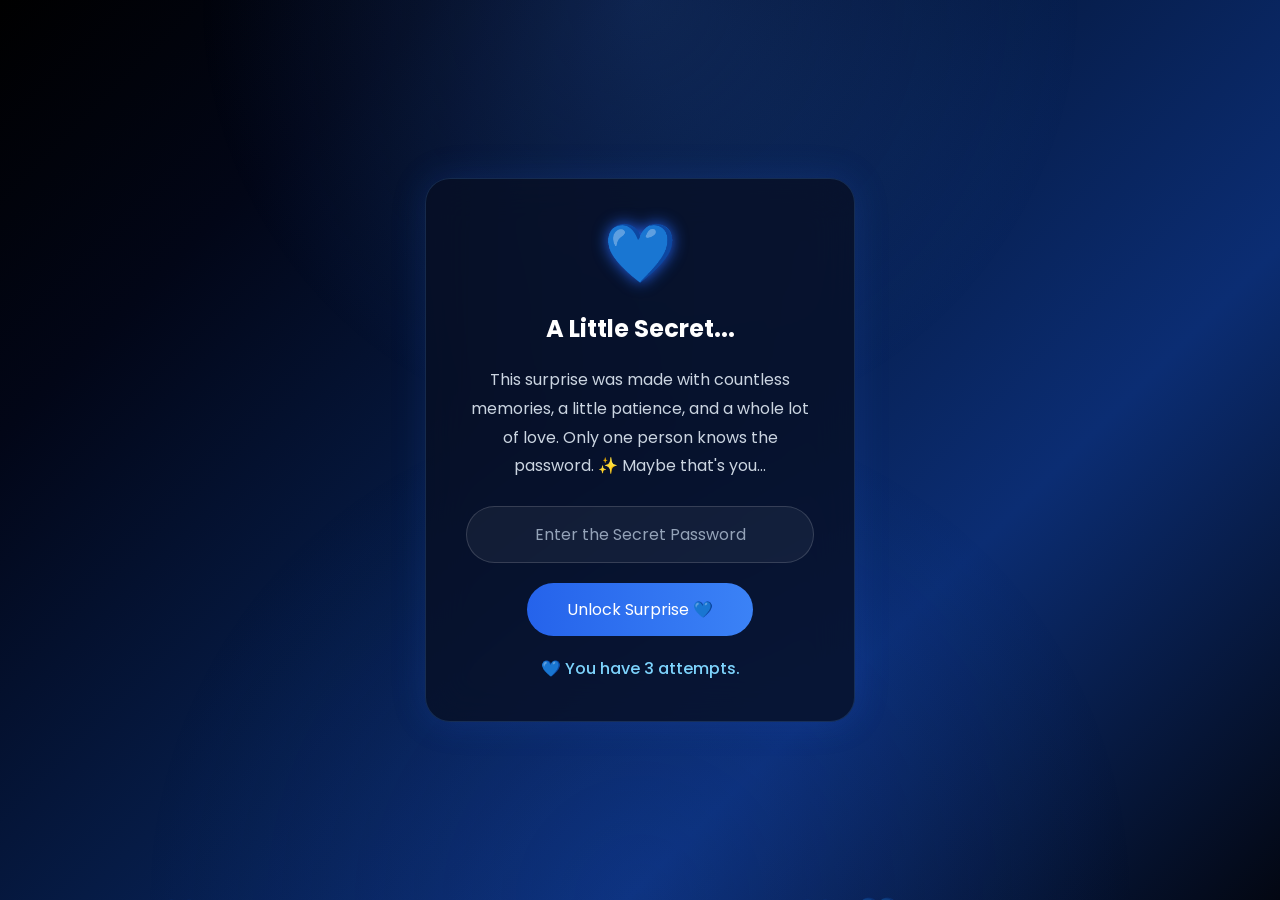
==== index.html @ af18e9f1 "Add birthday website" ====
<!DOCTYPE html>
<html lang="en">
<head>
<meta charset="UTF-8">
<meta name="viewport" content="width=device-width, initial-scale=1.0">
<title>Happy Birthday❤️</title>

<link rel="preconnect" href="https://fonts.googleapis.com">
<link rel="preconnect" href="https://fonts.gstatic.com" crossorigin>
<link href="https://fonts.googleapis.com/css2?family=Poppins:wght@300;400;600&family=Great+Vibes&family=Cormorant+Garamond:ital,wght@0,300;0,400;0,500;0,600;1,400&family=EB+Garamond:ital,wght@0,400;0,500;1,400&family=Manrope:wght@300;400;500;600&family=Caveat:wght@500;600&family=Jost:wght@300;400;500&family=Cinzel:wght@400;500;600&family=Noto+Serif+Tamil:wght@400;600&display=swap" rel="stylesheet">

<!--
  All stylesheets (birth.css, mama.css, family.css, me.css) have been
  merged into this single birth.css, in the same order they used to
  load in (chapters 1–6, then chapter 7's tractor/Mama styles, then
  chapter 8's family-album styles, then the Me section's styles) —
  so the cascade behaves the same as it did with separate files.
  Only one stylesheet link is needed now.
-->
<link rel="stylesheet" href="birth.css">
</head>
<body>

<div class="hearts" id="hearts"></div>

<!-- ==========================================================
     CHAPTER 1 — PASSWORD LOCK
=========================================================== -->
<div class="card" id="lockPage">
  <h1>💙</h1>
  <h2>A Little Secret...</h2>
  <p>
    This surprise was made with countless memories,
    a little patience,
    and a whole lot of love.
    Only one person knows the password.
    ✨ Maybe that's you...
  </p>
  <input type="password" id="pass" placeholder="Enter the Secret Password">
  <button id="unlockBtn" onclick="checkPassword()">Unlock Surprise 💙</button>
  <div id="attempt">💙 You have 3 attempts.</div>
</div>

<!-- ==========================================================
     CHAPTER 2 — BIRTHDAY INTRO
=========================================================== -->
<div class="card hidden" id="introPage">
  <h1>Happy Birthday</h1>
  <h2>My Love ❤️</h2>
  <p>
    Six wonderful years...
    Thousands of smiles.
    Countless memories.
    Endless love.
    No matter where life takes us,
    my favourite place will always be beside you.
    Thank you for making every ordinary day feel magical.
    Happy Birthday,
    My Forever. 💙
  </p>
  <button id="openBook">Open My Heart ❤️</button>
</div>

<!-- 🎵 AUDIO — plays once, the instant "Open My Heart" is pressed -->
<audio id="introOpenSound" preload="auto">
  <source src="intro.mp3" type="audio/mp3">
</audio>

<!-- ==========================================================
     CHAPTER 3 — HERO / STORY INTRODUCTION
=========================================================== -->
<section class="story-section hidden" id="storyPage">
  <div class="story-text">
    <h2 class="story-line story-heading" id="storyLine1">Every hero has one story</h2>
    <p class="story-line story-sub" id="storyLine2"></p>
    <p class="story-line story-body" id="storyLine3">Before he became someone's love..He was someone's whole world.</p>
    <p class="story-line story-body" id="storyLine4">And this is the story of the people who made him who he is..</p>
    <p class="story-line story-final" id="storyLine5"></p>
  </div>
  <button class="story-btn story-line" id="beginBtn">Come on</button>

  <audio id="storyMusic" loop>
    <source src="intro.mp3" type="audio/mp3">
  </audio>
</section>

<audio id="storyBeginSound" preload="auto" loop>
  <source src="heartbeat(chosic.com).mp3" type="audio/mpeg">
</audio>

<!-- ==========================================================
     CHAPTER 4 — AMMA (MOM)
=========================================================== -->
<section class="mom-section hidden" id="momSection">

    <div class="mom-page" id="momPage">

        <img
            src="mom back.png"
            alt="Mom"
            class="mom-image-back"
            id="momImageBack"
        >

        <img
            src="mom front.png"
            alt="Mom"
            class="mom-image"
            id="momImage"
        >

        <div class="mom-cursor-dust" id="momCursorDust"></div>

        <button
            class="mom-continue"
            id="momContinue"
            type="button"
        style="color: rgb(238, 224, 224); background-color: black; border-radius: 100%; text-align: right;">
            >>
        </button>

    </div>

    <div class="mom-intro" id="momIntro">

        <div class="mom-curtain mom-curtain-left"></div>
        <div class="mom-curtain mom-curtain-right"></div>

        <button
            class="mom-heart-button"
            id="momHeartButton"
            type="button"
        >
            <span class="mom-heart"></span>
        </button>

        <p
            class="mom-touch-text"
            id="momTouchText"
        >
            Touch the heart
        </p>

    </div>

    <audio
        id="momMusic"
        preload="auto"
    >
        <source
            src="mon song.mp3"
            type="audio/mpeg"
        >
    </audio>

    <audio id="momDiaSound" preload="auto">
        <source src="mom-dia.mp3" type="audio/mpeg">
    </audio>
<audio id="heroSong" loop>
    <source src="intro.mp3" type="audio/mpeg">
</audio>
<audio id="heartbeatSound" loop>
    <source src="heartbeat(chosic.com).mp3" type="audio/mpeg">
</audio>
<audio id="ammaSong" loop>
    <source src="mom song.mp3" type="audio/mpeg">
</audio>
</section>

<!-- ==========================================================
     CHAPTER 5 — DAD
=========================================================== -->
<section class="dad-section hidden" id="dadSection">

    <div class="dad-background"></div>

    <div class="dad-intro-text" id="dadIntroText"></div>

    <div class="dad-camera-area" id="dadCameraArea">
        <img src="camera.jpg" alt="Vintage Camera" class="dad-camera" id="dadCamera">
        <p class="dad-camera-hint" id="dadCameraHint">Touch the camera</p>
    </div>

    <div class="dad-photo-container" id="dadPhotoContainer">
        <div class="dad-photo" id="dadPhoto">
            <img src="appafront.jpeg" alt="Dad" class="dad-image" id="dadImage">
            <div class="dad-develop-layer" id="dadDevelopLayer"></div>
        </div>
    </div>

    <p class="dad-photo-hint" id="dadPhotoHint">Touch the photograph</p>

    <div class="dad-fullscreen" id="dadFullscreen">
        <img src="dad back.png" alt="Dad" class="dad-full-image">
        <div class="dad-full-overlay"></div>
        <div class="dad-message">
            <p class="dad-line-one"></p>
            <p class="dad-line-two"></p>
        </div>
        <button class="dad-continue" id="dadContinue" type="button">Continue</button>
    </div>

    <audio id="cameraShutter" preload="auto">
        <source src="camerashutter.mp3" type="audio/mpeg">
    </audio>

    <audio id="dadMusic" preload="auto" loop>
        <source src="dad song.mp3" type="audio/mpeg">
    </audio>

</section>

<!-- ==========================================================
     CHAPTER 6 — CHILDHOOD — "The Memory Box"
=========================================================== -->
<section class="hidden" id="childhoodScene">

  <div class="ch-bg"></div>

  <div class="ch-clouds" id="chClouds" aria-hidden="true">
    <img src="cloud2.png" alt="" class="ch-cloud-img ch-cloud-img--1">
    <img src="cloud2.png" alt="" class="ch-cloud-img ch-cloud-img--1">
    <img src="cloud2.png" alt="" class="ch-cloud-img ch-cloud-img--2">
    <img src="cloud2.png" alt="" class="ch-cloud-img ch-cloud-img--2">
    <img src="cloud2.png" alt="" class="ch-cloud-img ch-cloud-img--3">
    <img src="cloud2.png" alt="" class="ch-cloud-img ch-cloud-img--3">
  </div>

  <div class="ch-dust" id="chDust"></div>

  <p class="ch-eyebrow">a box of small, ordinary wonders</p>

  <div class="memory-box" id="memoryBox" tabindex="0" role="button" aria-label="Open the memory box">
    <div class="box-glow"></div>
    <div class="box-body"></div>
    <div class="box-clasp"></div>
    <div class="box-lid"></div>
  </div>
  <p class="box-hint" id="boxHint">touch the box</p>

  <div class="polaroid-backdrop" id="polaroidBackdrop"></div>
  <div class="polaroid-field" id="polaroidField"></div>

  <button class="ch-continue hidden" id="childhoodContinue">Continue</button>

  <audio id="childhoodContinueSound" preload="auto">
    <source src="introo-bgm.mp3" type="audio/mp3">
  </audio>

  <audio id="childhoodPopSound" preload="auto">
    <source src="boxout.mp3" type="audio/mpeg">
  </audio>

  <audio id="childhoodCircleSound" preload="auto">
    <source src="child.mp3" type="audio/mpeg">
  </audio>

</section>

<!-- ==========================================================
     CHAPTER 7 — MAMA / UNCLE — "The Tractor"
     Ported in from the standalone mama.html page. Both pieces of
     that page (the tractor intro and the Mama reveal) now live
     inside one #uncleSection wrapper so it can be shown/hidden
     the same way every other chapter in this story is: via
     revealChapter()/"hidden" from birth.js.
=========================================================== -->
<section class="hidden" id="uncleSection">

    <!-- ======================================
         TRACTOR INTRO
    ======================================= -->

    <div id="tractorScene">

        <!-- White screen -->
        <div id="whiteScreen">

            <h1>MEMORIES</h1>

            <p>
                Every memory has a beginning...
            </p>

        </div>

        <!-- CHANGE THIS TO YOUR TRACTOR IMAGE -->
        <img
            id="tractor"
            src="tractorimg.png"
            alt="Tractor"
        >

        <!-- Click instruction -->
        <div id="clickText">

            <h2>
                Some memories begin here...
            </h2>

            <p>
                Click anywhere to continue
            </p>

        </div>

        <!-- 🎵 tractor engine — starts the moment the tractor scene is
             tapped, stops the instant the white canvas fully covers
             the screen 8s later (see birth.js). Moved into the DOM
             (was previously created with `new Audio(...)` off-page,
             which meant it never got the error-logging or the
             stopAllAudioExcept() safety net every other sound here
             gets). CHANGE src TO YOUR TRACTOR ENGINE SOUND. -->
        <audio id="tractorSound" preload="auto" loop>
            <source src="tractor.mp3" type="audio/mpeg">
        </audio>

    </div>



    <!-- ======================================
         MAMA SECTION
         Starts hidden inline — birth.js flips this to visible
         once the tractor sequence finishes (mirrors what the
         old standalone page's "show" class was meant to do,
         guaranteed to work even before mama.css is wired in).
    ======================================= -->

    <div id="mamaSection" style="display:none;">

        <!-- Falling particles -->
        <div id="particles"></div>

        <!-- Left text -->
        <div id="leftContent">

            <p class="smallHeading">
                ♥ A LITTLE MIRACLE ♥
            </p>

            <h1 style=" font-family: Georgia, serif;

    color: #a00000;

    font-size: 100px;

    font-weight: normal;

    letter-spacing: 15px;

    margin-top: 15px;">
                MAMA
            </h1>

            <div class="line"></div>

            <h2>
                Who was there<br>
                before anyone else?
                <b> MAMA</b>
            </h2>

            <p class="story">
                "தாய்மாமன் என்ற உறவு… கொஞ்சம் கண்டிப்பு, நிறைய அன்பு."

                <br><br>

                "More than an uncle, a constant part of my story."

                <br><br>

                And through every chapter
                of your life,
                he remained your safest place.

            </p>

            <p class="quote"></p>

        </div>

        <!-- Right photo -->
        <div id="rightContent">

            <!-- CHANGE THESE TO YOUR PHOTOS -->
            <img
                class="smallPhoto photoOne"
                src="Mamasmall.png"
            >

            <img
                class="smallPhoto photoTwo"
                src="Mamasmall.png"
            >

            <!-- Flip card -->
            <div
                id="flipCard"
                class="flipCard"
            >

                <!-- FRONT -->
                <div class="cardFace front">
                    <img
                        src="mamapic.png"
                        alt="Mama"
                    >
                </div>

                <!-- BACK -->
                <div class="cardFace back">
                    <img
                        src="mama with son.png"
                        alt="Mama Memory"
                    >
                </div>

            </div>

            <p class="flipText">
                Touch the memory ♥
            </p>

        </div>

        <!-- 🎵 Mama music — starts right after the tractor sequence
             ends, once the white canvas covers the screen. -->
        <audio
            id="mamaMusic"
            preload="auto"
            loop
        >
            <source
                src="Mamasong.mp3"
                type="audio/mpeg"
            >
        </audio>

        <!-- =================================================
             CONTINUE — reuses the exact same round black ">>"
             button style as momContinue on Amma's page, so it
             matches the rest of the story. Starts hidden, faded
             in a few seconds after Mama's page appears (see
             birth.js), and takes the person to the family-album
             carousel page on click.
        ================================================= -->
        <button
            class="mom-continue uncle-continue"
            id="uncleContinue"
            type="button"
        style="color: rgb(238, 224, 224); background-color: black; border-radius: 100%; text-align: right;">
            >>
        </button>

    </div>
    

</section>
<section class="fullfamily hidden" id="familySection">
<section class="family">

    <!-- Falling golden decorations -->
    <div class="falling" id="falling"></div>


    <!-- Heading -->
    <h1>Namakana nalu peruh</h1>


    <!-- PHOTO STAGE -->
    <div class="photo-stage">

        <!-- LEFT WAITING PHOTO -->
        <div class="polaroid side-left" id="leftCard">

            <img id="leftImg" src="" alt="">

            <div class="caption" id="leftName"></div>

        </div>


        <!-- CENTER MAIN PHOTO -->
        <div class="polaroid main" id="centerCard">

            <img id="centerImg" src="" alt="">

            <div class="caption" id="centerName"></div>

        </div>


        <!-- RIGHT WAITING PHOTO -->
        <div class="polaroid side-right" id="rightCard">

            <img id="rightImg" src="" alt="">

            <div class="caption" id="rightName"></div>

        </div>

    </div>


    <!-- SAFE NAVIGATION -->
    <div class="buttons">

        <button id="previous">←</button>

        <button id="next">→</button>

    </div>

    <button
        class="mom-continue family-continue hidden"
        id="familyContinue"
        type="button"
        aria-label="Continue">
        →
    </button>


    <!-- SONG -->
    <audio id="song"></audio>
</section>
</section>

<!-- ==========================================================
     TRANSITION TO ME SECTION
     The old ">>" navigated to a separate me.html page. Now
     that everything lives on one page, "transitionArrow" is a
     real button (not a link) — clicking it hands off straight
     to the Me section below, see birth.js.
=========================================================== -->
<div class="family-me-transition hidden" id="familyMeTransition">
  <div class="pink-particles" id="pinkParticles"></div>
  <button type="button" class="transition-arrow" id="transitionArrow" aria-label="Enter My Story">
    ↓
  </button>
</div>

<div class="light-bridge" id="lightBridge" aria-hidden="true"></div>

<!-- ==========================================================
     CHAPTER 9 — ME — "The Story"
     Ported in from the standalone me.html page. Stays hidden
     until the Family chapter hands off control via
     window.startMeSection() (see birth.js). Everything below is
     wrapped in #meSection so its styles/behaviour stay isolated
     from every earlier chapter (see the "ME SECTION — SCOPED"
     block in birth.css).
=========================================================== -->
<div id="meSection">

<!-- GLOBAL TRANSITION (Me section's own scene-to-scene wipe) -->
<div id="transitionOverlay" class="transition-overlay">
    <div class="transition-paper"></div>
    <div class="transition-dark"></div>
</div>

<!-- BACKGROUND MUSIC (intro scene + first game) -->
<audio
    id="bgMusic"
    src="me intro.mp3"
    preload="auto">
</audio>

<!-- PHOTO SECTION MUSIC — starts the instant the photo scene opens,
     loops for as long as that scene is on screen, and is stopped
     the moment the video scene opens (see openVideo() in birth.js).
     REPLACE the empty src below with your song file path. -->
<audio id="photoMusic" preload="auto" loop>
    <source src="seelay.mp3" type="audio/mpeg">
</audio>

<!-- LETTER SCENE MUSIC — starts when "PLAY MY SONG" is tapped, loops
     for as long as the letter page is open, stops the instant
     "TURN THE PAGE" is clicked (see turnPage handler in birth.js).
     REPLACE the empty src below with your song file path. -->
<audio id="letterMusic" preload="auto" loop>
    <source src="Birthday.mp3" type="audio/mpeg">
</audio>

<!-- INTRO SCENE -->
<section id="introScene" class="scene intro-scene">

    <div class="intro-background">
        <div class="intro-glow glow-one"></div>
        <div class="intro-glow glow-two"></div>
        <div class="intro-particle p1"></div>
        <div class="intro-particle p2"></div>
        <div class="intro-particle p3"></div>
        <div class="intro-particle p4"></div>
        <div class="intro-particle p5"></div>
    </div>


    <!-- FIXED Z-INDEX WRAPPER -->
    <div class="intro-content">

        <div class="memory-lens">

            <div class="lens-ring ring-one"></div>
            <div class="lens-ring ring-two"></div>
            <div class="lens-ring ring-three"></div>

            <div class="lens-core">
                <div class="lens-light"></div>
                <div class="lens-symbol">✦</div>
            </div>

        </div>


        <div class="intro-text">

            <p class="intro-small">
                A DIFFERENT SIDE OF THE STORY
            </p>

            <h1>
                BEFORE YOU SEE<br>
                THE MEMORIES
            </h1>

            <p class="intro-description">
                There is something waiting beyond this moment.
            </p>

        </div>


        <button
            id="enterIntro"
            class="cinematic-btn intro-enter">
            ENTER
        </button>

    </div>

</section>



<!-- INTRO GAME -->
<section id="gameScene" class="scene game-scene">

    <div class="game-bg"></div>

    <div class="game-wrapper">

        <div class="game-heading">

            <p class="eyebrow">
                SOMETHING IS CALLING
            </p>

            <h2>
                Find the memory
            </h2>

            <p class="game-instruction">
                One of these signals is different.
                Find the one that feels alive.
            </p>

        </div>


        <!-- BIGGER CLICK AREA -->
        <div
            id="signalGrid"
            class="signal-grid">

            <button
                class="signal-card"
                data-signal="1"
                type="button">

                <span class="signal-orbit"></span>
                <span class="signal-core"></span>

                <span class="signal-label">
                    SIGNAL 01
                </span>

            </button>


            <button
                class="signal-card"
                data-signal="2"
                type="button">

                <span class="signal-orbit"></span>
                <span class="signal-core"></span>

                <span class="signal-label">
                    SIGNAL 02
                </span>

            </button>


            <button
                class="signal-card"
                data-signal="3"
                type="button">

                <span class="signal-orbit"></span>
                <span class="signal-core"></span>

                <span class="signal-label">
                    SIGNAL 03
                </span>

            </button>

        </div>


        <div class="game-clue">

            <span class="clue-line"></span>

            <p>
                FOLLOW THE LIGHT<br>
                THAT FEELS THE MOST ALIVE.
            </p>

            <span class="clue-line"></span>

        </div>


        <div
            id="gameSuccess"
            class="game-success">

            <div class="success-symbol">
                ✓
            </div>

            <h3>
                YOU FOUND IT
            </h3>

            <p>
                Some memories don't need to be explained.
            </p>

            <button
                id="continueToPhotos"
                class="cinematic-btn">
                ENTER THE MEMORIES
            </button>

        </div>

    </div>

</section>



<!-- PHOTO SCENE -->
<section id="photoScene" class="scene photo-scene">

    <div class="heart-flow" id="heartFlow"></div>

    <div class="photo-content">

        <div class="photo-heading">

            <p class="eyebrow">
                ONE MEMORY AT A TIME
            </p>

            <div
                id="photoCounter"
                class="photo-counter">
                01 / 05
            </div>

        </div>


        <div
            id="photoStage"
            class="photo-stage">

            <div
                id="photoCard"
                class="photo-card">

                <img
                    id="memoryPhoto"
                    src="mine.jpg"
                    alt="Memory">

            </div>

        </div>


        <div class="photo-bottom">

            <p id="photoHint">
                CLICK THE MEMORY
            </p>

        </div>

    </div>

</section>



<!-- PHOTO ARRANGEMENT -->
<section
    id="photoArrange"
    class="scene photo-arrange">

    <div class="arrange-background"></div>

    <div class="arrange-content">

        <p class="eyebrow">
            KEEP LOOKING
        </p>

        <h2>
            Some memories<br>
            hide in plain sight.
        </h2>


        <div class="scrapbook-grid">

            <div class="scrap-photo photo-a">
                <img
                    src="me 1.jpeg"
                    alt="Memory">
            </div>

            <div class="scrap-photo photo-b">
                <img
                    src="me 2.jpeg"
                    alt="Memory">
            </div>

            <div class="scrap-photo photo-c">
                <img
                    src="me 3.jpeg"
                    alt="Memory">
            </div>

            <div class="scrap-photo photo-d">
                <img
                    src="me 4.jpeg"
                    alt="Memory">
            </div>

            <div class="scrap-photo photo-e">
                <img
                    src="me 5.jpeg"
                    alt="Memory">
            </div>

        </div>


        <div class="unlock-game">

            <p class="unlock-clue">
                FIND THE WARM LIGHT
            </p>


            <div class="unlock-lights">

                <!-- BIGGER CLICKABLE AREAS -->

                <button
                    class="unlock-light"
                    data-light="1"
                    type="button">
                    <span></span>
                    <strong>01</strong>
                </button>

                <button
                    class="unlock-light"
                    data-light="2"
                    type="button">
                    <span></span>
                    <strong>02</strong>
                </button>

                <button
                    class="unlock-light"
                    data-light="3"
                    type="button">
                    <span></span>
                    <strong>03</strong>
                </button>

            </div>

        </div>

    </div>

</section>



<!-- VIDEO SCENE -->
<section
    id="videoScene"
    class="scene video-scene">

    <div class="cinema-top-bar"></div>

    <div class="video-content">

        <p class="eyebrow">
            THEN CAME THIS
        </p>


        <div class="theatre-frame">

            <div class="theatre-light"></div>

            <video
                id="mainVideo"
                src="vedio.mp4"
                controls
                playsinline
                preload="metadata">
            </video>

        </div>


        <div class="video-bottom">

            <p>
                WATCH IT TILL THE END.
            </p>

            <button
                id="continueToLetter"
                class="cinematic-btn">
                CONTINUE
            </button>

        </div>

    </div>

    <div class="cinema-bottom-bar"></div>

</section>



<!-- LETTER SCENE -->
<section
    id="letterScene"
    class="scene letter-scene">

    <div class="letter-paper-texture"></div>

    <div class="letter-wrap">

        <div class="letter-top">

            <p class="eyebrow">
                A FEW WORDS
            </p>

            <h2>
                If you ever wonder
                what all of this meant...
            </h2>

        </div>

 <div class="letter-action">

            <button
                id="playSong"
                class="song-btn"
                type="button">

                <span class="song-icon">♫</span>

                <span>
                    PLAY MY SONG
                </span>

            </button>

        </div>
        <!-- LEFT SCRAPBOOK PHOTO -->
        <div class="letter-photo letter-photo-left">

            <img
                src="letter 1.jpeg"
                alt="Memory">

        </div>


        <!-- RIGHT SCRAPBOOK PHOTO -->
        <div class="letter-photo letter-photo-right">

            <img
                src="letter 2.jpeg"
                alt="Memory">

        </div>


        <!-- FULL LETTER -->
        <div class="letter-content">

            <p>
               Heyyyyy Mama!!!
               Ennoodaa kanavareyyyyyyyyy....... Ennodaa Challameyyyyyyyy....
               Unnaya nan enoda 6th standard la pathennn who cares for me genuinly with lots of love
               apo erunthu unnaya nan ennakuh rmba pifikum ennaku pudikum  but unnakih pidikumanu therila 
               nanu apvuh unnaya otitu sandaii katitu santhosama jly ah enjoyy panituu erupom bus laa nee neraya sapdrakuh vagji tharuva
               apdywhh unoda 8th 9th oru mariii ooochu aprooo samathamey ellama lockdown apo la ethuuvm therijukala 
               aprooo apdyeh poochu epdi ore person erunthaga avlotha...memories la unna carry panitu erunthom
               aproo mavydyu enoda 9th means unoda 11th la oru 15days ne varala vera schl marita nu nenacha 
               apro 15days kalichu bag matituh appa voda hm room munnadi ninutu eruntha apo unaya nan patha nee ennaya maranhtuta pola ennaya kanudkavey ella 
               appa tha unaya vantu vitutu kootitu ponaga nee enna pathu pesvey ela rennakuh matuh tha unna pidichurukuh pola nee maranthta nuh nenacha aproo bus la vara strt panna
               apdyeh neeyu nanuh indhu va vechu peitu fu panitu erunthom apoveyy unmela possevive anaga unnakuh love porposal vanthcuhu ennya ala nee kandukala aproo last la tha neeyu nanuh jly ah eruhyom 
               12 th ponom neeyu nanuh mattuh than ver yarumey ella namma luck ku ellaru vra schl pooitaga neyu annuh jly ah eruthom sandi potom
               lovers nu theriyama anna tagachi h eruthom nee kooptanu gudumaganagalam la eragi saotpm udt pooi saptom jly ponim
               rakhi kuduthen🤣..But unfortunately nee katala ennaouh seriyana insulting to the coree aproo apdyehh poochu sept 8 apo nee ennakuh kadasii avaravara mari erutha peslam ellana epdyeh vitralam nu soona 
               nanuh vituta 2dys mela ennla pesa mudyma eruka mudila mavudyu pesnom  love la suthama hope eh ella thevaye elatha velai nu 10th vara suthama pidiktha oru visitha 
               entha marii oru person life la miss panitu mavydu engha pooi thedrathunuh yoosichu apro love eh panirlm kadasii vara nee matum thn atheyy mind la tha nee erukinu therijuchu spet 15
               aniku un bday ennkakuh antah aniku periods athu unnakuh theriyumanu therla but apo purijikitta neyu nanuh orey seat la that day u care for me that i want for life tym nuh thoona vecha v=bcs ennoda hardest part la nee apdii purijikitu enakuh suprt pannathu nee matum tha
               which feels differntfor me avlothann ennaya saachu puta
               love la wrk aguma nu na enamo nenchutu erutha oru person kaga namma life en matjikanum arrange marage tha tahu vara nama lfe jly ah namam wish kuh kondu plam nu nenchutu erutha oru girll 1st time nnakagha ellamey mathikituu
               un pinnadi naii marii suthitu eruntha nee peslana aluven nee lena aluva retunalum un pinnadi tha varuva ellamey unnakagha tha panitu erutnha
               na matuh ella neyuh thana proo nee kongu clg ponba nanuh kongu chl vanthen but unluckly clg mari poitenn ethu nee marakve mudytaha manika mudiyatha oru phase the but we overcomes because of our love 
               athu kuh aproo the nerya sandaii kanaku valaku ellama potom setharalam valkai la enna enna yooika kodathu nu enachmo elamey yosichom aproo apovum vidla mavudyu oru "love you" sonna falla agar payanachu takku takku nu kovathula erunthu sachu 
               love mood vara vechuuuh romace mood vara vechu apdi epdii nu kujal panuvom 
               aproo last ah oruu kathai maii namma life eh un munnadi typ panra alavukuh oru scl dayy kuh na prepare panitu eruken oru 2 mnths ahh nee wrk padipu nu pora nu ennaipa but jt enna amrii design epdiiarrange pnarathu phtos epdii edukurathunuh oreyy planning la tha poogum 
               but unnakuh pudichamarii ellanalum ennaku therija oruu alavana arivu vechu unnakuh oruu spcl aana gft enala mudijatha kuduka poren pudikum nu nambrenn ethathu knjoo eroor s erutnha adjust panik bcs ur wife had avlothan arivu and finnaly 
               HAPIEST BIRTHDAYY DA MAMA💙 </p>

        </div>


       


        <!-- JS WILL ACTIVATE THIS -->
        <div
            id="letterFinish"
            class="letter-finish">

            <button
                id="turnPage"
                class="cinematic-btn"
                type="button">
                TURN THE PAGE
            </button>

        </div>

    </div>

</section>



<!-- FINAL BIRTHDAY SCENE -->
<section
    id="finalScene"
    class="scene final-scene">

    <div class="night-sky">

        <div class="stars"></div>

        <div class="star star-1"></div>
        <div class="star star-2"></div>
        <div class="star star-3"></div>
        <div class="star star-4"></div>
        <div class="star star-5"></div>
        <div class="star star-6"></div>
        <div class="star star-7"></div>
        <div class="star star-8"></div>

    </div>


    <!-- REALISTIC-STYLE FIREWORK / CRACKER AREA -->
    <div
        id="fireworks"
        class="fireworks-container">

        <div class="firework firework-one">
            <span></span>
        </div>

        <div class="firework firework-two">
            <span></span>
        </div>

        <div class="firework firework-three">
            <span></span>
        </div>

        <div class="firework firework-four">
            <span></span>
        </div>

        <div class="firework firework-five">
            <span></span>
        </div>

    </div>


    <div
        id="birthdayMessage"
        class="birthday-message">

        <p class="birthday-small">
            AND FINALLY...
        </p>

        <h1>
            HAPPY<br>
            BIRTHDAY
        </h1>

        <div class="birthday-line"></div>

        <p class="birthday-name">
            THIS MOMENT IS YOURS.
        </p>

    </div>


    <div
        id="voiceIndicator"
        class="voice-indicator">

        <div class="voice-bars">
            <span></span>
            <span></span>
            <span></span>
            <span></span>
            <span></span>
        </div>

        <p>
            LISTEN
        </p>

    </div>


    <!-- FINAL VOICE -->
    <audio id="myVoice" src="final.mp3" preload="auto"></audio>

</section>

</div><!-- /#meSection -->

<script src="birth.js"></script>
</body>
</html>
---- birth.css ----
/* ==============================================================
   BIRTHDAY SURPRISE — main stylesheet
   (chapters 1–8: password, intro, story, amma, dad, childhood,
   mama/uncle, family)
================================================================= */

:root{
  --blue-deep:#061b45;

  --ch-sky-pale:#eaf5fc;
  --ch-sky-mid:#cfe8f7;
  --ch-sky-deep:#a9d6ef;
  --ch-box-dark:#152c4a;
  --ch-box-mid:#234a74;
  --ch-box-light:#3f74a3;
  --ch-silver:#d7e6f2;
  --ch-silver-dark:#9db8cc;
  --ch-ink:#1c3350;

  --mom-black:#04060a;
  --mom-charcoal:#171613;
  --mom-ivory:#efe9dc;
  --mom-offwhite:#f4f0e6;
  --mom-warmgray:#9a9284;
  --mom-gold:#c6a15f;

  --mom-cream:#f7f1e6;
  --mom-beige:#eadfc9;
  --mom-fog:#241c12;
  --mom-fog-deep:#140f0a;
  --mom-ink:#2e2a22;
  --mom-ink-soft:#4a4436;
  --mom-gold-deep:#a67f3f;
  --mom-gold-pale:#e6cf9c;
  --mom-petal:#e3a9a0;
  --mom-petal-deep:#c98c86;

  --mom-heritage-maroon:#6d1f2f;
  --mom-heritage-burgundy:#8a2c3f;
  --mom-heritage-gold:#c9a34e;
  --mom-heritage-ivory:#f7f1e8;
  --mom-heritage-sand:#e4c384;
  --mom-heritage-ink:#3a2410;

  --dad-black:#0b0b0b;
  --dad-slate:#1c1f22;
  --dad-slate-soft:#2a2d31;
  --dad-steel:#5c7a93;
  --dad-steel-soft:#7c97ac;
  --dad-beam:#ffe8bd;
  --dad-white:#e9e7e1;
  --dad-white-dim:#a9a7a0;
  --dad-fog:#050505;

  --ease-slow: cubic-bezier(.19,.71,.29,1);
}

*{
  margin:0;
  padding:0;
  box-sizing:border-box;
  font-family:'Poppins',sans-serif;
}

html, body{
  height:100%;
}

body{
  min-height:100vh;
  overflow-x:hidden;
  display:flex;
  justify-content:center;
  align-items:center;
  color:white;

  background:
    linear-gradient(135deg,
      #000000 0%,
      #020617 20%,
      #061b45 45%,
      #0b2d73 70%,
      #030712 100%);
}

body::before{
  content:"";
  position:fixed;
  width:100%;
  height:100%;
  background:
    radial-gradient(circle at top,#3b82f633,transparent 40%),
    radial-gradient(circle at bottom,#2563eb22,transparent 45%);
  z-index:-1;
}

.card{
  width:430px;
  max-width:92%;
  padding:40px;
  background:rgba(7,15,35,.78);
  backdrop-filter:blur(20px);
  border:1px solid rgba(96,165,250,.18);
  border-radius:25px;
  box-shadow:0 0 35px rgba(37,99,235,.18);
  text-align:center;
  animation:fade .8s;
}

@keyframes fade{
  from{ opacity:0; transform:translateY(30px); }
  to{ opacity:1; transform:translateY(0); }
}

h1{
  font-family:'Great Vibes',cursive;
  font-size:58px;
  color:#7dd3fc;
  text-shadow:0 0 15px #2563eb;
  margin-bottom:15px;
}

h2{
  color:white;
  margin-bottom:20px;
}

p{
  color:#cbd5e1;
  line-height:1.8;
  margin-bottom:25px;
}

input{
  width:100%;
  padding:15px;
  border-radius:50px;
  border:1px solid rgba(255,255,255,.15);
  background:rgba(255,255,255,.05);
  color:white;
  font-size:16px;
  text-align:center;
  outline:none;
  margin-bottom:20px;
}

input::placeholder{
  color:#94a3b8;
}

button{
  padding:14px 40px;
  border:none;
  border-radius:50px;
  font-size:16px;
  cursor:pointer;
  background:linear-gradient(90deg,#2563eb,#3b82f6);
  color:white;
  transition:.35s;
  -webkit-tap-highlight-color:transparent;
}

button:hover{
  transform:scale(1.05);
  box-shadow:0 0 25px #2563eb;
}

button:disabled{
  opacity:.4;
  cursor:not-allowed;
  transform:none;
  box-shadow:none;
}

button:focus-visible,
.memory-box:focus-visible,
.polaroid-card:focus-visible{
  outline:2px solid #7dd3fc;
  outline-offset:3px;
}

#attempt{
  margin-top:20px;
  color:#7dd3fc;
  font-weight:500;
}

.hidden{
  display:none !important;
}

.hearts span{
  position:fixed;
  bottom:-40px;
  animation:float linear infinite;
  opacity:.35;
  pointer-events:none;
}

@keyframes float{
  0%{ transform:translateY(0) rotate(0); opacity:0; }
  20%{ opacity:.4; }
  100%{ transform:translateY(-110vh) rotate(360deg); opacity:0; }
}

.story-section{
  position:fixed;
  inset:0;
  width:100%;
  height:100vh;
  background:#000;
  display:flex;
  flex-direction:column;
  justify-content:center;
  align-items:center;
  text-align:center;
  padding:0 24px;
  z-index:50;
  opacity:0;
  animation:storyFadeIn 2s ease forwards;
}

@keyframes storyFadeIn{
  from{ opacity:0; }
  to{ opacity:1; }
}

.story-text{
  max-width:640px;
}

.story-line{
  text-align:center;
  opacity:0;
  transform:translateY(14px);
  transition:opacity 2s ease, transform 2s ease;
}

.story-line.visible{
  opacity:1;
  transform:translateY(0);
}

.story-heading{
  font-family:'Cormorant Garamond', serif;
  font-weight:300;
  font-style:italic;
  font-size:clamp(42px, 7vw, 72px);
  color:#ffffff;
  letter-spacing:2px;
  margin-bottom:10px;
}

.story-sub{
  font-family:'Cormorant Garamond', serif;
  font-weight:300;
  font-size:clamp(20px, 3vw, 26px);
  color:rgba(255,255,255,.7);
  letter-spacing:3px;
  margin-bottom:60px;
  text-transform:lowercase;
}

.story-body{
  font-family:'Poppins', sans-serif;
  font-weight:300;
  font-size:clamp(15px, 2vw, 18px);
  color:rgba(255,255,255,.75);
  line-height:2;
  letter-spacing:.5px;
  margin-bottom:8px;
}

.story-final{
  font-family:'Cormorant Garamond', serif;
  font-style:italic;
  font-size:clamp(22px, 3vw, 28px);
  color:#ffffff;
  margin-top:40px;
  margin-bottom:60px;
  letter-spacing:1px;
}

.story-btn{
  background:transparent;
  border:1px solid rgba(255,255,255,.35);
  color:#ffffff;
  padding:16px 46px;
  border-radius:50px;
  font-family:'Poppins', sans-serif;
  font-weight:300;
  letter-spacing:3px;
  font-size:13px;
  text-transform:uppercase;
}

.story-btn:hover{
  background:rgba(255,255,255,.08);
  border-color:rgba(255,255,255,.7);
  box-shadow:0 0 25px rgba(255,255,255,.15);
  transform:scale(1.04);
}

@media (prefers-reduced-motion: reduce){
  .story-section, .story-line{
    animation:none !important;
    transition:none !important;
  }
}

.chapter-continue{
  position:absolute;
  left:50%;
  bottom:clamp(30px, 7vh, 64px);
  transform:translateX(-50%);
  z-index:30;
  background:transparent;
  border:1px solid rgba(255,255,255,.35);
  color:#ffffff;
  padding:14px 42px;
  border-radius:50px;
  font-family:'Poppins', sans-serif;
  font-weight:300;
  letter-spacing:3px;
  font-size:12px;
  text-transform:uppercase;
  opacity:0;
  pointer-events:none;
  transition:opacity 1.4s ease, background .3s, box-shadow .3s, border-color .3s;
}

.chapter-continue.visible{
  opacity:1;
  pointer-events:auto;
}

.chapter-continue:hover{
  background:rgba(255,255,255,.08);
  border-color:rgba(255,255,255,.7);
  box-shadow:0 0 25px rgba(255,255,255,.15);
  transform:translateX(-50%) scale(1.04);
}

@keyframes chapterFadeIn{
  from{ opacity:0; }
  to{ opacity:1; }
}

.chapter-fade{
  animation:chapterFadeIn 1.8s ease forwards;
}

@media (prefers-reduced-motion: reduce){
  .chapter-fade{ animation:none !important; }
}

/* ==========================================================
   CHILDHOOD SCENE — "The Memory Box"  (light blue theme)
=========================================================== */

#childhoodScene{
  position:fixed;
  inset:0;
  overflow:hidden;
  z-index:60;
  display:flex;
  flex-direction:column;
  align-items:center;
  justify-content:center;
}

.ch-bg{
  position:absolute;
  inset:0;
  background:#87CEEB;
}

.ch-clouds{
  position:absolute;
  inset:0;
  overflow:hidden;
  pointer-events:none;
  z-index:1;
}

.ch-cloud-img{
  position:absolute;
  height:auto;
  min-height:60px;
  pointer-events:none;
  will-change:transform;
}

/* Realistic, few-and-slow cloud drift with soft parallax depth:
   layer 1 = nearest (largest, sharpest, fastest of the three —
   but still very slow), layer 3 = farthest (smallest, softest,
   most transparent, slowest). Each layer gets its own gentle
   keyframes with a slight vertical drift at the midpoint so the
   motion never reads as a flat, mechanical loop. */

.ch-cloud-img--1{
  top:12%;
  left:-32%;
  width:260px;
  max-width:30vw;
  opacity:.92;
  filter:blur(.2px);
  animation:chDrift1 165s linear infinite;
}

.ch-cloud-img--2{
  top:24%;
  left:-28%;
  width:190px;
  max-width:22vw;
  opacity:.8;
  filter:blur(.6px);
  animation:chDrift2 215s linear -60s infinite;
}

.ch-cloud-img--3{
  top:8%;
  left:-24%;
  width:150px;
  max-width:18vw;
  opacity:.62;
  filter:blur(1.1px);
  animation:chDrift3 270s linear -140s infinite;
}

@keyframes chDrift1{
  0%{ transform:translate(0,0); }
  50%{ transform:translate(80vw,-10px); }
  100%{ transform:translate(160vw,0); }
}

@keyframes chDrift2{
  0%{ transform:translate(0,0); }
  50%{ transform:translate(80vw,8px); }
  100%{ transform:translate(160vw,0); }
}

@keyframes chDrift3{
  0%{ transform:translate(0,0); }
  50%{ transform:translate(80vw,-6px); }
  100%{ transform:translate(160vw,0); }
}

@media (prefers-reduced-motion: reduce){
  .ch-cloud-img--1,
  .ch-cloud-img--2,
  .ch-cloud-img--3{ animation:none !important; }
}

.ch-dust{
  position:absolute;
  inset:0;
  overflow:hidden;
  pointer-events:none;
  z-index:2;
}

.ch-dust .mote{
  position:absolute;
  border-radius:50%;
  background:rgba(90,140,180,.45);
  box-shadow:0 0 6px rgba(160,200,230,.5);
  opacity:0;
}

.ch-dust .mote.drift{
  animation:chMoteDrift linear infinite;
}

.ch-dust .mote.converge{
  animation:chMoteConverge 2.6s cubic-bezier(.3,.6,.3,1) forwards;
}

@keyframes chMoteDrift{
  0%{ opacity:0; transform:translate(0,0); }
  15%{ opacity:.65; }
  85%{ opacity:.5; }
  100%{ opacity:0; transform:translate(var(--dx,20px), var(--dy,-40px)); }
}

@keyframes chMoteConverge{
  0%{ opacity:.8; transform:translate(0,0) scale(1); }
  70%{ opacity:1; }
  100%{ opacity:0; transform:translate(var(--cx,0), var(--cy,0)) scale(.4); }
}

.ch-eyebrow{
  position:relative;
  z-index:2;
  letter-spacing:6px;
  text-transform:uppercase;
  color:#3f6488;
  font-size:13px;
  margin-bottom:clamp(24px, 5vh, 56px);
  opacity:0;
  animation:chFadeIn 1.6s ease forwards;
  animation-delay:.3s;
}

@keyframes chFadeIn{
  from{ opacity:0; transform:translateY(10px); }
  to{ opacity:1; transform:translateY(0); }
}

.memory-box{
  position:relative;
  z-index:3;
  width:200px;
  height:145px;
  cursor:pointer;
  perspective:800px;
  opacity:0;
  transform:scale(.7);
  transition:opacity 1.1s ease, transform 1.1s ease;
}

.memory-box.formed{
  opacity:1;
  transform:scale(1);
}

.memory-box.opened{
  cursor:default;
}

.memory-box.dissolved{
  opacity:0;
  transform:scale(.85);
  pointer-events:none;
  transition:opacity 1.3s ease, transform 1.3s ease;
}

.box-glow{
  position:absolute;
  left:50%;
  top:35%;
  width:40px;
  height:40px;
  transform:translate(-50%,-50%);
  border-radius:50%;
  background:radial-gradient(circle, rgba(210,235,255,.95), transparent 70%);
  opacity:0;
  filter:blur(4px);
  transition:opacity .8s ease, width .8s ease, height .8s ease;
  pointer-events:none;
}

.memory-box.opened .box-glow{
  opacity:1;
  width:360px;
  height:280px;
}

.box-body{
  position:absolute;
  inset:0;
  top:24px;
  border-radius:10px;
  background:
    repeating-linear-gradient(90deg,
      var(--ch-box-mid) 0px, var(--ch-box-light) 5px, var(--ch-box-mid) 10px),
    linear-gradient(180deg, var(--ch-box-light), var(--ch-box-dark));
  background-blend-mode:overlay;
  box-shadow:
    0 25px 45px rgba(20,45,80,.30),
    inset 0 -10px 18px rgba(0,0,0,.35),
    inset 0 4px 6px rgba(200,225,250,.30);
}

.box-clasp{
  position:absolute;
  left:50%;
  top:-6px;
  transform:translateX(-50%);
  width:28px;
  height:20px;
  background:linear-gradient(180deg, var(--ch-silver), #7fa2c2);
  border-radius:4px;
  box-shadow:0 2px 4px rgba(0,0,0,.35);
}

.box-lid{
  position:absolute;
  left:0;
  top:0;
  width:100%;
  height:48px;
  border-radius:10px 10px 2px 2px;
  background:
    repeating-linear-gradient(90deg,
      var(--ch-box-light) 0px, var(--ch-box-mid) 5px, var(--ch-box-light) 10px),
    linear-gradient(180deg, var(--ch-box-light), var(--ch-box-mid));
  background-blend-mode:overlay;
  box-shadow:0 6px 10px rgba(0,0,0,.22), inset 0 2px 4px rgba(200,225,250,.35);
  transform-origin:bottom center;
  transform:rotateX(0deg);
  transition:transform 1.1s cubic-bezier(.2,.7,.2,1);
}

.memory-box.opened .box-lid{
  transform:rotateX(-125deg);
}

.box-hint{
  position:absolute;
  left:50%;
  bottom:-46px;
  transform:translateX(-50%);
  white-space:nowrap;
  font-size:12px;
  letter-spacing:2px;
  text-transform:uppercase;
  color:#3f6488;
  opacity:.8;
  z-index:2;
  pointer-events:none;
  transition:opacity .4s ease;
}

.memory-box.opened .box-hint{
  opacity:0;
}

.polaroid-field{
  position:absolute;
  inset:0;
  z-index:4;
  pointer-events:none;
}

.polaroid-backdrop{
  position:absolute;
  inset:0;
  z-index:5;
  background:rgba(15,35,60,.35);
  opacity:0;
  pointer-events:none;
  transition:opacity .5s ease;
}

.polaroid-backdrop.active{
  opacity:1;
  pointer-events:auto;
}

.polaroid-slot{
  --card-w:230px;
  --card-h:280px;
  position:absolute;
  left:50%;
  top:50%;
  width:var(--card-w);
  margin-left:calc(var(--card-w) / -2);
  margin-top:calc(var(--card-h) / -2);
  opacity:0;
  transform:translate(0,0) rotate(0deg) scale(.15);
  transition:transform 1s cubic-bezier(.2,.7,.2,1), opacity .6s ease;
  pointer-events:auto;
}

.polaroid-slot.landed{
  opacity:1;
}

.polaroid-slot.focused{
  z-index:20;
}

.polaroid-card{
  position:relative;
  width:100%;
  height:var(--card-h);
  transform-style:preserve-3d;
  transition:transform .9s cubic-bezier(.3,.6,.3,1);
  cursor:pointer;
}

.polaroid-slot:not(.flipped) .polaroid-card:hover{
  transform:translateY(-10px) rotate(0deg) scale(1.06);
}

.polaroid-card.flipped{
  transform:rotateY(180deg);
}

.polaroid-face{
  position:absolute;
  inset:0;
  backface-visibility:hidden;
  border-radius:4px;
  box-shadow:0 14px 30px rgba(20,45,80,.30);
}

.polaroid-front{
  background:#fbfdff;
  padding:14px 14px 46px;
}

.polaroid-front .frame{
  width:100%;
  height:calc(var(--card-h) - 60px);
  border-radius:2px;
  overflow:hidden;
  background:linear-gradient(160deg, var(--ch-sky-mid), var(--ch-sky-deep));
}

.polaroid-front img{
  width:100%;
  height:100%;
  object-fit:cover;
  display:block;
}

.polaroid-back{
  transform:rotateY(180deg);
  background:
    radial-gradient(circle at 20% 30%, rgba(60,100,140,.10), transparent 40%),
    radial-gradient(circle at 80% 70%, rgba(60,100,140,.10), transparent 45%),
    #eaf3fb;
  display:flex;
  align-items:center;
  justify-content:center;
  padding:20px;
  text-align:center;
}

.polaroid-back p{
  font-family:'Caveat', cursive;
  font-size:25px;
  line-height:1.4;
  color:var(--ch-ink);
  margin:0;
}

.ch-continue{
  position:absolute;
  left:50%;
  bottom:clamp(20px, 4vh, 44px);
  transform:translateX(-50%);
  z-index:6;
  background:transparent;
  border:1px solid rgba(28,51,80,.4);
  color:var(--ch-ink);
  padding:14px 40px;
  letter-spacing:2px;
  font-size:13px;
  text-transform:uppercase;
  opacity:0;
  transition:opacity 1.2s ease, background .3s, box-shadow .3s;
}

.ch-continue.visible{
  opacity:1;
}

.ch-continue:hover{
  background:rgba(28,51,80,.08);
  box-shadow:none;
  transform:translateX(-50%);
}

.light-bridge{
  position:fixed;
  inset:0;
  z-index:200;
  pointer-events:none;
  background:radial-gradient(circle at 20% 15%, rgba(210,235,255,1), rgba(150,195,230,.9) 40%, #04060a 85%);
  opacity:0;
  transition:opacity 2.4s ease;
}

.light-bridge.active{
  opacity:1;
}

@media(max-height:820px){
  .polaroid-slot{ --card-w:190px; --card-h:230px; }
}

@media(max-width:640px){
  .polaroid-slot{ --card-w:158px; --card-h:192px; }
}

/* =====================================================
   AMMA (MOM) CINEMATIC
===================================================== */

.mom-section {
    position: fixed;
    inset: 0;
    width: 100%;
    height: 100vh;
    overflow: hidden;
    background: #000;
    z-index: 55;
}

.mom-page {
    position: absolute;
    inset: 0;
    width: 100%;
    height: 100%;
    background: #000;
    overflow: hidden;
}

/* =====================================================
   MOM CURSOR DUST
===================================================== */

.mom-cursor-dust {
    position: absolute;
    inset: 0;
    z-index: 3;
    pointer-events: none;
    overflow: hidden;
}

.mom-dust-dot {
    position: absolute;
    width: 4px;
    height: 4px;
    border-radius: 50%;
    background: radial-gradient(circle, rgba(230,207,156,.9), rgba(230,207,156,0) 70%);
    box-shadow: 0 0 6px rgba(230,207,156,.55);
    transform: translate(-50%, -50%);
    opacity: .85;
    animation: momDustFade 1.9s ease-out forwards;
}

@keyframes momDustFade {
    to {
        opacity: 0;
        transform: translate(-50%, -50%) scale(.3);
    }
}

@media (prefers-reduced-motion: reduce){
  .mom-dust-dot{
    animation:none !important;
    display:none;
  }
}

/* =====================================================
   MOM IMAGE — BACK PHOTO (FULL SCREEN)
   FIX: switched from object-fit:cover to object-fit:contain
   so the complete, important portion of the background photo
   is always visible and never cropped/hidden at the edges,
   while staying undistorted. A solid black fill (matching the
   surrounding .mom-page/.mom-section background) fills any
   letterbox space, so this scales cleanly and responsively
   across all laptop/desktop screen sizes and aspect ratios.
   Nothing else about the element (position, animation, timing,
   z-index) has changed.
===================================================== */

.mom-image-back {
    position: absolute;
    inset: 0;
    width: 100%;
    height: 100%;
    object-fit: contain;
    object-position: center center;
    background: #000;
    display: block;
    border-radius: 0;
    box-shadow: none;
    opacity: 0;
    pointer-events: none;
    transform: none;
    transition: opacity 2s ease;
    z-index: 6;
}

.mom-image-back.visible {
    opacity: 1;
    pointer-events: auto;
}

/* =====================================================
   MOM IMAGE (mini / front photo)
===================================================== */

.mom-image {
    position: absolute;
    left: 50%;
    top: 44%;
    width: min(64vw, 380px);
    height: min(54vh, 440px);
    max-width: 92vw;
    object-fit: cover;
    display: block;
    border-radius: 6px;
    box-shadow:
        0 30px 70px rgba(0,0,0,.65),
        0 0 0 8px rgba(255,255,255,.05);
    opacity: 0;
    transform-origin: 50% 50%;
    transform: translate(-50%, -50%) scale(.35) rotate(0deg);
    z-index: 5;
    transition: opacity 1.2s ease, transform 1.2s ease;
}

.mom-image.spin-in {
    animation: momImageLand 1.3s cubic-bezier(0.22, 1, 0.36, 1) forwards;
}

@keyframes momImageLand {
    0% {
        opacity: 0;
        transform: translate(-50%, -50%) scale(.35) rotate(0deg);
    }
    45% {
        opacity: 1;
    }
    100% {
        opacity: 1;
        transform: translate(-50%, -50%) scale(1) rotate(360deg);
    }
}

.mom-image.faded-out {
    opacity: 0;
    transform: translate(-50%, -50%) scale(.92) rotate(360deg);
    pointer-events: none;
}

@media (prefers-reduced-motion: reduce){
  .mom-image.spin-in{
    animation:none !important;
  }
  .mom-image.spin-in{
    opacity:1;
    transform: translate(-50%, -50%) scale(1) rotate(0deg);
  }
  .mom-image.faded-out{
    transform: translate(-50%, -50%) scale(1) rotate(0deg);
  }
}


/* =====================================================
   CONTINUE BUTTON
===================================================== */

.mom-continue {
    position: absolute;
    left: 50%;
    bottom: 35px;
    transform: translateX(-50%);
    z-index: 8;
    padding: 11px 28px;
    background: transparent;
    color: rgba(255,255,255,0.9);
    border: 1px solid rgba(255,255,255,0.65);
    border-radius: 0;
    outline: none;
    box-shadow: none;
    font-family: Georgia, "Times New Roman", serif;
    font-size: 12px;
    letter-spacing: 3px;
    text-transform: uppercase;
    cursor: pointer;
    opacity: 0;
    pointer-events: none;
    transition: opacity 1s ease, background .3s, color .3s;
}

.mom-continue.visible {
    opacity: 1;
    pointer-events: auto;
}

.mom-continue:hover {
    transform: translateX(-50%);
    background: rgba(255,255,255,0.08);
    color: rgba(255,255,255,0.9);
}

.mom-continue:focus,
.mom-continue:focus-visible,
.mom-continue:active {
    transform: translateX(-50%);
    outline: none;
    box-shadow: none;
}

.mom-intro {
    position: absolute;
    inset: 0;
    width: 100%;
    height: 100%;
    z-index: 20;
    pointer-events: auto;
}

.mom-curtain {
    position: absolute;
    top: 0;
    width: 50%;
    height: 100%;
    background: #d27992;
    z-index: 30;
    transition: transform 5s cubic-bezier(0.77, 0, 0.175, 1);
}

.mom-curtain-left {
    left: 0;
    transform: translateX(0);
}

.mom-curtain-right {
    right: 0;
    transform: translateX(0);
}

.mom-intro.opening .mom-curtain-left {
    transform: translateX(-100%);
}

.mom-intro.opening .mom-curtain-right {
    transform: translateX(100%);
}

.mom-heart-button {
    position: absolute;
    top: 50%;
    left: 50%;
    width: 110px;
    height: 110px;
    transform: translate(-50%, -50%);
    padding: 0;
    margin: 0;
    border: none;
    outline: none;
    background: transparent;
    cursor: pointer;
    z-index: 50;
    -webkit-tap-highlight-color: transparent;
}

.mom-heart-button:hover,
.mom-heart-button:focus,
.mom-heart-button:focus-visible,
.mom-heart-button:active {
    transform: translate(-50%, -50%);
    background: transparent;
    border: none;
    outline: none;
    box-shadow: none;
}

.mom-heart {
    position: absolute;
    top: 40%;
    left: 50%;
    width: 50px;
    height: 48px;
    background: #e21e2b;
    transform: translate(-50%, -50%) rotate(-45deg) scale(1);
    animation: realHeartbeat 1.3s infinite;
    filter: drop-shadow(0 0 8px rgba(188, 25, 36, 0.7));
}

.mom-heart::before {
    content: "";
    position: absolute;
    width: 48px;
    height: 48px;
    top: -24px;
    left: 0;
    background: #e21e2b;
    border-radius: 52%;
}

.mom-heart::after {
    content: "";
    position: absolute;
    width: 48px;
    height: 48px;
    top: 0;
    left: 24px;
    background: #e21e2b;
    border-radius: 50%;
}

@keyframes realHeartbeat {
    0% { transform: translate(-50%, -50%) rotate(-45deg) scale(1); }
    8% { transform: translate(-50%, -50%) rotate(-45deg) scale(1.10); }
    15% { transform: translate(-50%, -50%) rotate(-45deg) scale(1); }
    22% { transform: translate(-50%, -50%) rotate(-45deg) scale(1.14); }
    32% { transform: translate(-50%, -50%) rotate(-45deg) scale(1); }
    100% { transform: translate(-50%, -50%) rotate(-45deg) scale(1); }
}

.mom-intro.heart-touched .mom-heart {
    animation: heartTouch 0.7s ease-out forwards;
}

@keyframes heartTouch {
    0% { transform: translate(-50%, -50%) rotate(-45deg) scale(1); opacity: 1; }
    40% { transform: translate(-50%, -50%) rotate(-45deg) scale(1.20); opacity: 1; }
    100% { transform: translate(-50%, -50%) rotate(-45deg) scale(0); opacity: 0; }
}

.mom-touch-text {
    position: absolute;
    top: calc(50% + 75px);
    left: 50%;
    transform: translateX(-50%);
    margin: 0;
    padding: 0;
    color: rgba(247, 243, 243, 0.75);
    font-family: Georgia, "Times New Roman", serif;
    font-size: 12px;
    letter-spacing: 4px;
    text-transform: uppercase;
    white-space: nowrap;
    z-index: 50;
    pointer-events: none;
    transition: opacity 0.6s ease;
}

.mom-intro.opening .mom-touch-text {
    opacity: 0;
}

@media (max-width: 600px) {
    .mom-touch-text {
        font-size: 20px;
        color: #000;
        letter-spacing: 3px;
    }
    .mom-continue {
        bottom: 25px;
        background-color: #030712;
        font-size: 10px;
        color: #000;
    }
}

/* =====================================================
   DAD CINEMATIC SECTION
===================================================== */

.dad-section {
    position: relative;
    width: 100%;
    height: 100vh;
    overflow: hidden;
    background: #101010;
    color: #ffffff;
    font-family: Georgia, "Times New Roman", serif;
}

.dad-background {
    position: absolute;
    inset: 0;
    width: 100%;
    height: 100%;
    background: radial-gradient(circle at 50% 40%, #292929 0%, #171717 45%, #080808 100%);
}

.dad-intro-text {
    position: absolute;
    top: 13%;
    left: 50%;
    transform: translateX(-50%);
    width: 90%;
    text-align: center;
    z-index: 5;
    opacity: 1;
    transition: opacity 0.8s ease;
}

.dad-intro-text p {
    margin: 8px 0;
    font-size: 18px;
    letter-spacing: 2px;
    line-height: 1.6;
    color: rgba(255, 255, 255, 0.72);
}

.dad-camera-area {
    position: absolute;
    left: 50%;
    bottom: 35px;
    transform: translateX(-50%);
    z-index: 20;
    width: 300px;
    text-align: center;
    cursor: pointer;
    transition: opacity 0.5s ease;
}

.dad-camera {
    display: block;
    width: 230px;
    max-width: 60vw;
    height: auto;
    margin: 0 auto;
    user-select: none;
    -webkit-user-drag: none;
    animation: cameraAttention 3.5s ease-in-out infinite;
    transition: filter 0.3s ease;
}

.dad-camera-area:hover .dad-camera {
    filter: brightness(1.15);
}

@keyframes cameraAttention {
    0% { transform: translateX(0) rotate(0deg); }
    40% { transform: translateX(0) rotate(0deg); }
    46% { transform: translateX(-7px) rotate(-7deg); }
    52% { transform: translateX(7px) rotate(7deg); }
    58% { transform: translateX(-2px) rotate(-0.5deg); }
    64% { transform: translateX(0) rotate(0deg); }
    100% { transform: translateX(0) rotate(0deg); }
}

.dad-camera-hint {
    margin: 10px 0 0;
    font-size: 11px;
    letter-spacing: 4px;
    text-transform: uppercase;
    color: rgba(255, 255, 255, 0.68);
    animation: hintPulse 1.8s ease-in-out infinite;
    transition: opacity 0.5s ease;
}

@keyframes hintPulse {
    0% { opacity: 0.35; }
    50% { opacity: 1; }
    100% { opacity: 0.35; }
}

.dad-photo-container {
    position: absolute;
    left: 50%;
    bottom: 0;
    transform: translateX(-50%) translateY(120%);
    opacity: 0;
    z-index: 15;
    pointer-events: none;
}

.dad-section.photo-coming .dad-photo-container {
    animation: photoRise 1.9s cubic-bezier(0.22, 1, 0.36, 1) forwards;
}

@keyframes photoRise {
    0% { opacity: 0; transform: translateX(-50%) translateY(120%); }
    30% { opacity: 1; }
    100% { opacity: 1; transform: translateX(-50%) translateY(-70px); }
}

.dad-photo {
    position: relative;
    width: 320px;
    height: 400px;
    padding: 14px;
    background: #f5f2e9;
    box-shadow: 0 20px 60px rgba(0, 0, 0, 0.75);
    overflow: hidden;
    cursor: pointer;
}

.dad-image {
    display: block;
    width: 100%;
    height: 100%;
    object-fit: cover;
    opacity: 0;
    filter: blur(18px) grayscale(100%) brightness(0.25) contrast(0.5);
    transform: scale(1.05);
    transition: opacity 5s ease, filter 5s ease, transform 5s ease;
}

.dad-develop-layer {
    position: absolute;
    top: 14px;
    right: 14px;
    bottom: 14px;
    left: 14px;
    background: #f5f2e9;
    z-index: 3;
    opacity: 1;
}

.dad-section.developing .dad-image {
    opacity: 1;
    filter: blur(0) grayscale(10%) brightness(1) contrast(1);
    transform: scale(1);
}

.dad-section.developing .dad-develop-layer {
    opacity: 0;
    transition: opacity 5s ease;
}

.dad-photo-hint {
    position: absolute;
    left: 50%;
    bottom: 40px;
    transform: translateX(-50%);
    z-index: 30;
    margin: 0;
    font-size: 11px;
    letter-spacing: 4px;
    text-transform: uppercase;
    color: rgba(255, 255, 255, 0.8);
    opacity: 0;
    pointer-events: none;
    transition: opacity 1s ease;
}

.dad-section.photo-ready .dad-photo-hint {
    opacity: 1;
}

.dad-fullscreen {
    position: absolute;
    inset: 0;
    z-index: 100;
    background: #080808;
    opacity: 0;
    visibility: hidden;
    transform: scale(0.75);
    transition: opacity 1s ease, transform 1.4s cubic-bezier(0.22, 1, 0.36, 1);
}

.dad-section.fullscreen-open .dad-fullscreen {
    opacity: 1;
    visibility: visible;
    transform: scale(1);
}

.dad-full-image {
    position: absolute;
    inset: 0;
    width: 100%;
    height: 100%;
    object-fit: cover;
    display: block;
}

.dad-full-overlay {
    position: absolute;
    inset: 0;
    z-index: 2;
    background: linear-gradient(to bottom, rgba(0, 0, 0, 0.05), rgba(0, 0, 0, 0.72));
}

.dad-message {
    position: absolute;
    left: 50%;
    bottom: 145px;
    transform: translateX(-50%);
    width: 90%;
    z-index: 5;
    text-align: center;
}

.dad-message p {
    margin: 8px 0;
    font-size: 20px;
    letter-spacing: 2px;
    line-height: 1.6;
    color: #ffffff;
}

.dad-continue {
    position: absolute;
    left: 50%;
    bottom: 45px;
    transform: translateX(-50%);
    z-index: 10;
    padding: 11px 28px;
    background: transparent;
    border: 1px solid rgba(255, 255, 255, 0.7);
    color: #ffffff;
    font-family: Georgia, "Times New Roman", serif;
    font-size: 11px;
    letter-spacing: 3px;
    text-transform: uppercase;
    cursor: pointer;
    transition: background 0.3s ease;
}

.dad-continue:hover {
    transform: translateX(-50%);
    background: rgba(255, 255, 255, 0.1);
}

.dad-continue:focus,
.dad-continue:focus-visible,
.dad-continue:active {
    outline: none;
    box-shadow: none;
    transform: translateX(-50%);
}

@media (max-width: 600px) {
    .dad-intro-text { top: 10%; }
    .dad-intro-text p { font-size: 15px; }
    .dad-camera { width: 180px; }
    .dad-camera-area { bottom: 25px; }
    .dad-photo { width: 250px; height: 320px; }
    .dad-message { bottom: 130px; }
    .dad-message p { font-size: 16px; }
    .dad-continue { bottom: 30px; }
}
/* ==============================================================
   CHAPTER 7 — MAMA / UNCLE — "The Tractor"
   (formerly mama.css)
================================================================= */

#tractorScene {

    position: fixed;

    width: 100vw;
    height: 100vh;

    left: 0;
    top: 0;

    background: black;

    overflow: hidden;

    z-index: 100;

    cursor: pointer;
}


#whiteScreen {

    position: absolute;

    width: 100vw;
    height: 100vh;

    left: 100vw;
    top: 0;

    background: white;

    z-index: 1;

    display: flex;

    flex-direction: column;

    justify-content: center;

    align-items: center;

    font-family: Georgia, serif;

    color: #8b0000;
}


#whiteScreen h1 {

    font-size: 70px;

    letter-spacing: 15px;

}


#whiteScreen p {

    font-size: 20px;

    margin-top: 20px;

}


#tractor {

    position: absolute;

    width: 100vw;

    height: 100vh;

    object-fit: cover;

    left: 0;

    top: 0;

    z-index: 5;

}


#clickText {

    position: absolute;

    left: 50%;

    top: 50%;

    transform:
        translate(-50%, -50%);

    z-index: 10;

    text-align: center;

    color: white;

    text-shadow:
        0 3px 15px black;

    transition:
        opacity 1s ease;

}


#clickText h2 {

    font-family: Georgia, serif;

    font-size: 30px;

    margin-bottom: 20px;

}


#clickText p {

    font-size: 17px;

    letter-spacing: 3px;

}


#tractorScene.go {

    animation:
        tractorSceneMove
        8s
        linear
        forwards;

}


@keyframes tractorSceneMove {

    from {

        transform:
            translateX(0);

    }

    to {

        transform:
            translateX(-100vw);

    }

}


#mamaSection {

    position: fixed;

    width: 100vw;

    height: 100vh;

    left: 0;

    top: 0;

    background:

        radial-gradient(
            circle at 80% 50%,
            #ffffff,
            #fff8f8
        );

    display: flex;

    opacity: 0;

    visibility: hidden;

    transition:
        opacity 2s ease;

    overflow: hidden;

}


#mamaSection.show {

    opacity: 1;

    visibility: visible;

}


#leftContent {

    width: 45%;

    height: 100%;

    padding-left: 8vw;

    display: flex;

    flex-direction: column;

    justify-content: center;

    position: relative;

    z-index: 10;

}


.smallHeading {

    color: #a00000;

    letter-spacing: 4px;

    font-size: 14px;

}

/* FIX: the shared global "h1" rule near the top of this file gives
   every <h1> a blue neon glow (text-shadow) for the password/intro
   pages. The MAMA heading only overrides color/size/spacing inline,
   so it was inheriting that blue glow underneath its dark-red text.
   This turns the glow off for just the MAMA heading, nothing else. */
#leftContent h1{
  text-shadow:none;
}


.line {

    width: 120px;

    height: 2px;

    background: #a00000;

    margin: 20px 0;

}


#leftContent h2 {

    font-family: Georgia, serif;

    font-size: 30px;

    font-weight: normal;

    line-height: 1.4;

    color: #222;

}


.story {

    max-width: 450px;

    margin-top: 25px;

    font-size: 16px;

    line-height: 1.8;

    color: #555;

}


.quote {

    margin-top: 25px;

    max-width: 400px;

    padding-left: 20px;

    border-left: 2px solid #a00000;

    color: #8b0000;

    font-family: Georgia, serif;

    font-style: italic;

}


#rightContent {

    width: 55%;

    height: 100%;

    position: relative;

    display: flex;

    justify-content: center;

    align-items: center;

}


.flipCard {

    width: 500px;

    height: 500px;

    position: relative;

    transform-style: preserve-3d;

    transition:
        transform 1.5s ease;

    cursor: pointer;

    z-index: 5;

}


.flipCard:hover {

    transform:
        translateY(-15px)
        scale(1.03);

}


.flipCard.flipped {

    transform:
        rotateY(180deg);

}


.flipCard.flipped:hover {

    transform:
        rotateY(180deg)
        translateY(-15px)
        scale(1.03);

}


.cardFace {

    position: absolute;

    width: 100%;

    height: 100%;

    backface-visibility: hidden;

    overflow: hidden;

    clip-path:
        polygon(
            50% 0%,
            100% 50%,
            50% 100%,
            0% 50%
        );

    border:
        8px solid #a00000;

    background: white;

    box-shadow:
        0 30px 70px
        rgba(100,0,0,.3);

}


.cardFace img {

    width: 100%;

    height: 100%;

    object-fit: cover;

}


.back {

    transform:
        rotateY(180deg);

}


.smallPhoto {

    position: absolute;

    width: 120px;

    height: 150px;

    object-fit: cover;

    padding: 7px;

    background: white;

    box-shadow:
        0 10px 25px
        rgba(0,0,0,.2);

    z-index: 2;

    transition:
        transform .5s ease;

}


.photoOne {

    top: 15%;

    right: 10%;

    transform:
        rotate(12deg);

}


.photoTwo {

    bottom: 15%;

    left: 5%;

    transform:
        rotate(-12deg);

}


.photoOne:hover {

    transform:
        rotate(2deg)
        scale(1.1);

}


.photoTwo:hover {

    transform:
        rotate(-2deg)
        scale(1.1);

}


.flipText {

    position: absolute;

    bottom: 7%;

    left: 50%;

    transform:
        translateX(-50%);

    color: #9b0000;

    font-size: 16px;

    letter-spacing: 2px;

}


/* ==================================================
   RED PARTICLES (Mama section only)
   FIX: scoped to "#particles .particle" instead of the bare
   ".particle" class, because the Family section further down
   this file ALSO defines a ".particle" rule (its golden falling
   sparkles). With two rules on the same bare class name, the one
   that appears LAST in the file wins for every particle on the
   page — which is exactly why Mama's red drops were showing up
   with Family's styling. Scoping each to its own container
   (#particles for Mama, #falling for Family) keeps them fully
   separate, with no change to how either one looks or behaves.
================================================== */

#particles .particle {

    position: absolute;

    top: -20px;

    width: 8px;

    height: 14px;

    background: #b00000;

    border-radius:
        70% 20% 70% 20%;

    animation:
        fall linear infinite;

}


@keyframes fall {

    from {

        transform:
            translateY(-30px)
            rotate(0deg);

    }

    to {

        transform:
            translateY(110vh)
            rotate(360deg);

    }

}


.uncle-continue {
    z-index: 40;
}


@media(max-width: 800px) {

    #mamaSection {

        overflow-y: auto;

        flex-direction: column;

    }


    #leftContent {

        width: 100%;

        height: auto;

        padding:
            40px 30px;

    }


    #rightContent {

        width: 100%;

        height: 600px;

    }


    #leftContent h1 {

        font-size: 60px;

    }


    .flipCard {

        width: 75vw;

        height: 75vw;

    }

}
/* =====================================
   GLOBAL — FAMILY SECTION
===================================== */
.fullfamily{

    width: 100%;
    height: 100%;

    margin: 0;
    padding: 0;
}


.fullfamily {

    overflow: hidden;

    font-family:
        Georgia,
        "Times New Roman",
        serif;

    background: #081126;
}


.family {

    position: relative;

    width: 100vw;
    height: 100vh;

    overflow: hidden;

    background:

        radial-gradient(
            ellipse at 50% 45%,
            #4d8fd4 0%,
            #2367b5 28%,
            #123f83 52%,
            #071735 78%,
            #020716 100%
        ),

        radial-gradient(
            circle at 5% 8%,
            rgba(255, 74, 125, .55),
            transparent 30%
        ),

        radial-gradient(
            circle at 95% 12%,
            rgba(225, 55, 150, .42),
            transparent 30%
        ),

        radial-gradient(
            circle at 8% 92%,
            rgba(125, 65, 220, .45),
            transparent 32%
        ),

        radial-gradient(
            circle at 95% 90%,
            rgba(255, 105, 95, .35),
            transparent 30%
        ),

        radial-gradient(
            circle at 50% 0%,
            rgba(70, 210, 255, .22),
            transparent 28%
        ),

        radial-gradient(
            circle at 50% 100%,
            rgba(255, 190, 90, .18),
            transparent 32%
        );

    background-color: #06132d;
}


.family::before {

    content: "";

    position: absolute;

    inset: -25%;

    pointer-events: none;

    z-index: 0;

    background:

        radial-gradient(
            ellipse 28% 22%
            at 18% 25%,
            rgba(
                255,
                185,
                215,
                .24
            ),
            transparent 70%
        ),

        radial-gradient(
            ellipse 30% 25%
            at 82% 25%,
            rgba(
                157,
                192,
                255,
                .23
            ),
            transparent 70%
        ),

        radial-gradient(
            ellipse 25% 22%
            at 18% 78%,
            rgba(
                194,
                165,
                255,
                .20
            ),
            transparent 70%
        ),

        radial-gradient(
            ellipse 28% 23%
            at 82% 78%,
            rgba(
                255,
                206,
                151,
                .19
            ),
            transparent 70%
        );

    filter: blur(38px);

    opacity: .9;

    animation:
        atmosphere
        16s
        ease-in-out
        infinite
        alternate;
}


@keyframes atmosphere {

    0% {

        transform:
            scale(1)
            translate(
                0,
                0
            );
    }

    50% {

        transform:
            scale(1.04)
            translate(
                1%,
                -1%
            );
    }

    100% {

        transform:
            scale(1.08)
            translate(
                -1%,
                1%
            );
    }
}


.family::after {

    content: "";

    position: absolute;

    inset: 0;

    pointer-events: none;

    z-index: 1;

    background:

        radial-gradient(
            circle at 50% 50%,
            transparent 0%,
            transparent 38%,
            rgba(
                255,
                255,
                255,
                .035
            ) 52%,
            transparent 70%
        );

    box-shadow:
        inset 0 0 180px
        rgba(
            0,
            0,
            0,
            .38
        );
}


.family h1 {

    position: absolute;

    top: 55px;

    left: 0;

    width: 100%;

    text-align: center;

    font-size:
        clamp(
            25px,
            2.5vw,
            38px
        );

    font-weight: 500;

    letter-spacing: 1px;

    color: #ffffff;

    z-index: 50;

    text-shadow:

        0 2px 10px
        rgba(
            0,
            0,
            0,
            .30
        ),

        0 0 22px
        rgba(
            255,
            255,
            255,
            .18
        );
}


.photo-stage {

    position: absolute;

    top: 50%;

    left: 50%;

    width: 100vw;

    height: 470px;

    transform:
        translate(
            -50%,
            -50%
        );

    overflow: hidden;

    z-index: 10;
}


.photo-stage::before {

    content: "";

    position: absolute;

    top: 50%;

    left: 50%;

    width: 68%;

    height: 92%;

    transform:
        translate(
            -50%,
            -50%
        );

    pointer-events: none;

    z-index: -1;

    background:

        radial-gradient(
            ellipse,
            rgba(
                255,
                255,
                255,
                .16
            ) 0%,

            rgba(
                187,
                220,
                255,
                .10
            ) 35%,

            rgba(
                159,
                130,
                255,
                .06
            ) 55%,

            transparent 75%
        );

    filter: blur(35px);

    opacity: .9;
}


.polaroid {

    position: absolute;

    top: 50%;

    width: 360px;

    height: 425px;

    padding:
        12px
        12px
        0;

    background:

        linear-gradient(
            145deg,
            #ffffff,
            #faf8f5
        );

    border-radius: 5px;

    box-shadow:

        0 18px 40px
        rgba(
            0,
            0,
            0,
            .22
        ),

        0 4px 12px
        rgba(
            255,
            255,
            255,
            .12
        );

    overflow: hidden;

    will-change:
        left,
        transform,
        opacity;

    transition:

        left 1.15s
        cubic-bezier(
            .22,
            .61,
            .36,
            1
        ),

        transform 1.15s
        cubic-bezier(
            .22,
            .61,
            .36,
            1
        ),

        opacity 1.15s ease;
}


.polaroid img {

    width: 100%;

    height: 335px;

    display: block;

    object-fit: cover;

    border-radius: 2px;

    box-shadow:
        inset 0 0 20px
        rgba(
            0,
            0,
            0,
            .08
        );
}


.caption {

    height: 65px;

    display: flex;

    justify-content: center;

    align-items: center;

    text-align: center;

    font-size: 17px;

    color: #222;

    white-space: nowrap;

    letter-spacing: .3px;
}


.main {

    left: 50%;

    transform:
        translate(
            -50%,
            -50%
        )
        scale(1.08)
        rotate(0deg);

    opacity: 1;

    z-index: 30;
}


.side-left {

    left: 50%;

    transform:
        translate(
            calc(
                -50% - 355px
            ),
            -50%
        )
        scale(.68)
        rotate(-5deg);

    opacity: .25;

    z-index: 10;
}


.side-right {

    left: 50%;

    transform:
        translate(
            calc(
                -50% + 355px
            ),
            -50%
        )
        scale(.68)
        rotate(5deg);

    opacity: .25;

    z-index: 10;
}


.move-left {

    left: 50%;

    transform:
        translate(
            calc(
                -50% - 355px
            ),
            -50%
        )
        scale(.68)
        rotate(-5deg);

    opacity: .25;

    z-index: 10;
}


.move-center {

    left: 50%;

    transform:
        translate(
            -50%,
            -50%
        )
        scale(1.08)
        rotate(0deg);

    opacity: 1;

    z-index: 30;
}


.move-left-out {

    left: -15%;

    transform:
        translate(
            -50%,
            -50%
        )
        scale(.65)
        rotate(-7deg);

    opacity: 0;
}


.move-right-out {

    left: 115%;

    transform:
        translate(
            -50%,
            -50%
        )
        scale(.65)
        rotate(7deg);

    opacity: 0;
}


.buttons {

    position: absolute;

    bottom: 45px;

    left: 50%;

    transform:
        translateX(-50%);

    display: flex;

    gap: 40px;

    z-index: 50;
}


.buttons button {

    width: 60px;

    height: 38px;

    border: none;

    background: transparent;

    color: #ffffff;

    font-size: 20px;

    font-family:
        Georgia,
        serif;

    cursor: pointer;

    transition:
        opacity .2s ease,
        transform .2s ease;

    text-shadow:
        0 2px 8px
        rgba(
            0,
            0,
            0,
            .35
        );
}


.buttons button:hover {

    opacity: .65;

    transform:
        scale(1.08);
}


/* ==================================================
   FALLING GOLD DECORATIONS (Family section only)
   FIX: scoped to "#falling .particle" so it can never be
   confused with Mama's "#particles .particle" rule above —
   see the note near that rule for why this was combined
   wrongly before.
================================== */

.falling {

    position: absolute;

    inset: 0;

    overflow: hidden;

    pointer-events: none;

    z-index: 35;
}


#falling .particle {

    position: absolute;

    top: -30px;

    color:
        rgba(
            255,
            215,
            125,
            .70
        );

    font-size: 10px;

    text-shadow:
        0 0 8px
        rgba(
            255,
            205,
            110,
            .45
        );

    animation:
        familyFall
        8s
        linear
        forwards;
}


@keyframes familyFall {

    0% {

        transform:
            translateY(-30px)
            rotate(0deg);

        opacity: 0;
    }


    15% {

        opacity: .55;
    }


    50% {

        transform:
            translate(
                20px,
                50vh
            )
            rotate(140deg);
    }


    100% {

        transform:
            translate(
                -15px,
                110vh
            )
            rotate(300deg);

        opacity: 0;
    }
}


.falling::before {

    content:
        "✦   ·       ✧
         
      ·      ✦       ·

   ✧        ·       ✦

        ·       ♡"
    ;

    position: absolute;

    inset: 0;

    pointer-events: none;

    white-space: pre;

    text-align: center;

    line-height: 92px;

    letter-spacing: 35px;

    font-size: 10px;

    color:
        rgba(
            255,
            235,
            180,
            .25
        );

    animation:
        sparkleDrift
        12s
        ease-in-out
        infinite
        alternate;
}


@keyframes sparkleDrift {

    from {

        transform:
            translateY(8px);

        opacity: .35;
    }

    to {

        transform:
            translateY(-10px);

        opacity: .7;
    }
}


@media (max-width: 1000px) {

    .polaroid {

        width: 310px;

        height: 370px;
    }


    .polaroid img {

        height: 285px;
    }


    .caption {

        height: 55px;
    }


    .side-left {

        transform:
            translate(
                calc(
                    -50% - 310px
                ),
                -50%
            )
            scale(.67)
            rotate(-5deg);
    }


    .side-right {

        transform:
            translate(
                calc(
                    -50% + 310px
                ),
                -50%
            )
            scale(.67)
            rotate(5deg);
    }


    .photo-stage::before {

        width: 82%;

        height: 85%;
    }
}


@media (max-width: 700px) {

    .family h1 {

        top: 30px;

        font-size: 23px;
    }


    .polaroid {

        width: 245px;

        height: 305px;

        padding:
            9px
            9px
            0;
    }


    .polaroid img {

        height: 240px;
    }


    .caption {

        height: 50px;

        font-size: 14px;
    }


    .main {

        transform:
            translate(
                -50%,
                -50%
            )
            scale(1);
    }


    .side-left {

        transform:
            translate(
                calc(
                    -50% - 220px
                ),
                -50%
            )
            scale(.64)
            rotate(-5deg);
    }


    .side-right {

        transform:
            translate(
                calc(
                    -50% + 220px
                ),
                -50%
            )
            scale(.64)
            rotate(5deg);
    }


    .photo-stage::before {

        width: 100%;

        height: 75%;

        filter: blur(25px);
    }


    .family::before {

        filter: blur(28px);
    }
}


/* =====================================
   COLORFUL MEMORY GLOW
===================================== */

.photo-stage::after {

    content: "";

    position: absolute;

    top: 50%;
    left: 50%;

    width: 500px;
    height: 430px;

    transform:
        translate(-50%, -50%);

    border-radius: 50%;

    pointer-events: none;

    z-index: 1;

    background:

        radial-gradient(
            circle,
            rgba(255, 100, 160, .28) 0%,
            rgba(190, 100, 255, .20) 28%,
            rgba(70, 170, 255, .16) 48%,
            transparent 72%
        );

    filter: blur(45px);

    animation:
        memoryColorGlow
        12s
        ease-in-out
        infinite alternate;
}


@keyframes memoryColorGlow {

    0% {

        background:
            radial-gradient(
                circle,
                rgba(70, 170, 255, .30),
                rgba(100, 90, 255, .18),
                transparent 70%
            );

        transform:
            translate(-50%, -50%)
            scale(1);
    }

    25% {

        background:
            radial-gradient(
                circle,
                rgba(255, 90, 155, .30),
                rgba(180, 80, 255, .18),
                transparent 70%
            );
    }

    50% {

        background:
            radial-gradient(
                circle,
                rgba(255, 175, 95, .28),
                rgba(255, 100, 170, .18),
                transparent 70%
            );

        transform:
            translate(-50%, -50%)
            scale(1.06);
    }

    75% {

        background:
            radial-gradient(
                circle,
                rgba(170, 105, 255, .30),
                rgba(70, 180, 255, .18),
                transparent 70%
            );
    }

    100% {

        background:
            radial-gradient(
                circle,
                rgba(70, 200, 190, .25),
                rgba(100, 130, 255, .18),
                transparent 70%
            );

        transform:
            translate(-50%, -50%)
            scale(1);
    }
}

/* =====================================
   FAMILY — CONTINUE BUTTON
   Cinematic glass button that matches the Family section's
   blue / purple / gold palette, placed bottom-right instead
   of the shared bottom-center ".mom-continue" circle used by
   Amma and Mama. Only appears once the 10-photo carousel has
   fully finished (see birth.js finishFamilySequence()).
===================================== */

.family-continue{
    left:auto;
    right:clamp(24px, 4vw, 56px);
    bottom:clamp(28px, 5vh, 50px);
    transform:none;

    width:60px;
    height:60px;
    padding:0;

    display:flex;
    align-items:center;
    justify-content:center;

    border-radius:50%;
    border:1px solid rgba(255,221,170,.35);

    background:
        linear-gradient(135deg, rgba(77,143,212,.38), rgba(157,105,255,.30)),
        rgba(8,17,38,.55);

    backdrop-filter:blur(10px);
    -webkit-backdrop-filter:blur(10px);

    color:rgba(255,238,214,.92);
    font-size:22px;
    font-family:Georgia, "Times New Roman", serif;

    box-shadow:
        0 10px 30px rgba(10,15,35,.35),
        0 0 18px rgba(255,205,140,.12),
        inset 0 0 0 1px rgba(255,255,255,.05);

    transition:
        opacity 1s ease,
        transform .4s ease,
        box-shadow .4s ease,
        border-color .4s ease,
        background .4s ease;
}

.family-continue:hover,
.family-continue:focus,
.family-continue:focus-visible,
.family-continue:active{
    transform:translateY(-3px);
    outline:none;
    border-color:rgba(255,221,170,.6);
    box-shadow:
        0 16px 38px rgba(10,15,35,.45),
        0 0 26px rgba(255,205,140,.2);
    background:
        linear-gradient(135deg, rgba(77,143,212,.5), rgba(157,105,255,.4)),
        rgba(8,17,38,.6);
}

@media (max-width:700px){
    .family-continue{
        width:50px;
        height:50px;
        font-size:18px;
        right:clamp(16px, 5vw, 28px);
        bottom:clamp(20px, 4vh, 32px);
    }
}

/* ==============================================================
   FAMILY -> ME SECTION TRANSITION OVERLAY
================================================================= */

.family-me-transition {
  position: fixed;
  inset: 0;
  background: radial-gradient(circle at center, #ffffff 0%, #fdfbfb 70%, #fbcfe8 100%);
  z-index: 9999;
  display: flex;
  justify-content: center;
  align-items: center;
  opacity: 0;
  pointer-events: none;
  transition: opacity 1.8s ease;
}

.family-me-transition.active {
  opacity: 1;
  pointer-events: auto;
}

.pink-particles {
  position: absolute;
  inset: 0;
  pointer-events: none;
  overflow: hidden;
}

.pink-mote {
  position: absolute;
  width: 6px;
  height: 6px;
  background: rgba(244, 114, 182, 0.45);
  border-radius: 50%;
  box-shadow: 0 0 10px rgba(244, 114, 182, 0.5);
  animation: floatPinkMote linear infinite;
}

@keyframes floatPinkMote {
  0% { transform: translateY(0) scale(0.6); opacity: 0.1; }
  50% { transform: translateY(-30px) scale(1.2); opacity: 0.7; }
  100% { transform: translateY(-60px) scale(0.6); opacity: 0.1; }
}

.transition-arrow {
  position: relative;
  z-index: 2;
  font-size: 42px;
  color: #e11d48;
  text-decoration: none;
  width: 70px;
  height: 70px;
  border-radius: 50%;
  border: 1px solid rgba(225, 29, 72, 0.3);
  background: rgba(255, 255, 255, 0.85);
  box-shadow: 0 8px 30px rgba(225, 29, 72, 0.15);
  display: flex;
  justify-content: center;
  align-items: center;
  cursor: pointer;
  animation: arrowPulse 2s infinite ease-in-out;
  transition: transform 0.35s ease, background 0.35s ease, box-shadow 0.35s ease;
}

.transition-arrow:hover {
  transform: scale(1.12);
  background: #ffffff;
  box-shadow: 0 12px 40px rgba(225, 29, 72, 0.3);
}

@keyframes arrowPulse {
  0%, 100% { transform: translateY(0) scale(1); box-shadow: 0 0 15px rgba(225, 29, 72, 0.2); }
  50% { transform: translateY(8px) scale(1.06); box-shadow: 0 0 30px rgba(225, 29, 72, 0.4); }
}

/* =========================================================
   ME SECTION — CINEMATIC FINAL CSS
   FIX (isolation): every rule below is now scoped under
   "#meSection" instead of running as bare "body", "*", "h1",
   "button", "img", "video" selectors. Those bare selectors used
   to win the cascade for the WHOLE page (same element, later
   rule = later wins), which is why combining the two designs
   changed the Family section's look. Nothing about how the Me
   section itself appears or behaves has changed — only where
   these rules are allowed to apply.
   ========================================================= */

#meSection *{
    box-sizing: border-box;
}

#meSection{
    font-family: Georgia, "Times New Roman", serif;
    color: #fff;
}

#meSection button {
    font: inherit;
    -webkit-tap-highlight-color: transparent;
}

#meSection button:focus {
    outline: none;
}

#meSection img {
    user-select: none;
    -webkit-user-drag: none;
}

#meSection video {
    background: #000;
}


/* =========================================================
   GLOBAL SCENES
   ========================================================= */

#meSection .scene {
    position: fixed;
    inset: 0;
    width: 100vw;
    height: 100vh;
    min-height: 100vh;
    overflow: hidden;
    visibility: hidden;
    opacity: 0;
    pointer-events: none;
    z-index: 1;
}

#meSection .scene.active {
    visibility: visible;
    opacity: 1;
    pointer-events: auto;
    z-index: 20;
}


/* =========================================================
   GLOBAL TRANSITION
   ========================================================= */

#meSection .transition-overlay {
    position: fixed;
    inset: 0;
    width: 100%;
    height: 100%;
    pointer-events: none;
    opacity: 0;
    z-index: 99999;
    overflow: hidden;
}

#meSection .transition-overlay.active {
    opacity: 1;
    pointer-events: auto;
}

#meSection .transition-dark {
    position: absolute;
    inset: 0;
    background: #050505;
    transform: translateY(100%);
}

#meSection .transition-paper {
    position: absolute;
    inset: 0;
    background:
        radial-gradient(circle at 30% 30%, rgba(255,255,255,.16), transparent 25%),
        #eadcc4;
    transform: translateY(100%);
}

#meSection .transition-overlay.dark-transition .transition-dark {
    animation: transitionDark .9s cubic-bezier(.77,0,.18,1) forwards;
}

#meSection .transition-overlay.paper-transition .transition-paper {
    animation: transitionPaper .95s cubic-bezier(.77,0,.18,1) forwards;
}

@keyframes transitionDark {
    0% {
        transform: translateY(100%);
    }

    45% {
        transform: translateY(0);
    }

    100% {
        transform: translateY(-100%);
    }
}

@keyframes transitionPaper {
    0% {
        transform: translateY(100%);
    }

    45% {
        transform: translateY(0);
    }

    100% {
        transform: translateY(-100%);
    }
}


/* =========================================================
   CINEMATIC BUTTON
   ========================================================= */

#meSection .cinematic-btn {
    position: relative;
    display: inline-flex;
    align-items: center;
    justify-content: center;

    min-width: 190px;
    min-height: 58px;

    padding: 15px 32px;

    border: 1px solid rgba(255,255,255,.5);
    border-radius: 3px;

    background: rgba(0,0,0,.2);
    color: #fff;

    font-family: Arial, sans-serif;
    font-size: 15px;
    font-weight: 600;
    letter-spacing: 4px;

    cursor: pointer;

    overflow: hidden;

    transition:
        transform .35s ease,
        background .35s ease,
        border-color .35s ease;
}

#meSection .cinematic-btn::before {
    content: "";
    position: absolute;
    left: -120%;
    top: 0;
    width: 100%;
    height: 100%;

    background: rgba(255,255,255,.1);

    transform: skewX(-20deg);
    transition: left .5s ease;
}

#meSection .cinematic-btn span,
#meSection .cinematic-btn {
    isolation: isolate;
}

#meSection .cinematic-btn:hover {
    transform: translateY(-3px);
    border-color: rgba(255,255,255,.85);
    background: rgba(255,255,255,.08);
}

#meSection .cinematic-btn:hover::before {
    left: 120%;
}


/* =========================================================
   INTRO SCENE
   ========================================================= */

#meSection .intro-scene {
    background:
        radial-gradient(
            circle at 50% 48%,
            rgba(220,78,119,.18),
            transparent 28%
        ),
        radial-gradient(
            circle at 20% 80%,
            rgba(247,178,195,.12),
            transparent 30%
        ),
        linear-gradient(
            135deg,
            #080608,
            #140b12 45%,
            #050505
        );
}

#meSection .intro-background {
    position: absolute;
    inset: 0;
    z-index: 1;
    pointer-events: none;
}

#meSection .intro-content {
    position: relative;
    z-index: 50;

    width: 100%;
    height: 100%;

    display: flex;
    flex-direction: column;
    align-items: center;
    justify-content: center;

    padding: 40px 25px;
}


#meSection .intro-glow {
    position: absolute;
    border-radius: 50%;
    filter: blur(70px);
    pointer-events: none;
}

#meSection .glow-one {
    width: 300px;
    height: 300px;

    left: 8%;
    top: 15%;

    background: rgba(224,75,120,.15);

    animation: glowFloat 7s ease-in-out infinite;
}

#meSection .glow-two {
    width: 360px;
    height: 360px;

    right: 5%;
    bottom: 5%;

    background: rgba(255,160,190,.11);

    animation: glowFloat 9s ease-in-out infinite reverse;
}

@keyframes glowFloat {
    0%,100% {
        transform: translate(0,0);
    }

    50% {
        transform: translate(20px,-25px);
    }
}


#meSection .intro-particle {
    position: absolute;
    width: 5px;
    height: 5px;

    border-radius: 50%;

    background: rgba(255,255,255,.7);

    box-shadow:
        0 0 12px rgba(255,255,255,.8),
        0 0 25px rgba(255,130,170,.5);

    animation: particleFloat 6s ease-in-out infinite;
}

#meSection .p1 {
    left: 15%;
    top: 25%;
}

#meSection .p2 {
    left: 80%;
    top: 22%;
    animation-delay: 1s;
}

#meSection .p3 {
    left: 25%;
    bottom: 20%;
    animation-delay: 2s;
}

#meSection .p4 {
    right: 18%;
    bottom: 27%;
    animation-delay: 3s;
}

#meSection .p5 {
    left: 52%;
    top: 12%;
    animation-delay: 4s;
}

@keyframes particleFloat {
    0%,100% {
        opacity: .25;
        transform: translateY(0);
    }

    50% {
        opacity: 1;
        transform: translateY(-25px);
    }
}


/* =========================================================
   MEMORY LENS
   ========================================================= */

#meSection .memory-lens {
    position: relative;

    width: 260px;
    height: 260px;

    display: flex;
    align-items: center;
    justify-content: center;

    margin-bottom: 35px;

    z-index: 55;
}

#meSection .lens-ring {
    position: absolute;

    border: 1px solid rgba(255,190,210,.3);
    border-radius: 50%;

    pointer-events: none;
}

#meSection .ring-one {
    width: 100%;
    height: 100%;

    animation:
        lensRotate 18s linear infinite,
        lensPulse 4s ease-in-out infinite;
}

#meSection .ring-two {
    width: 75%;
    height: 75%;

    border-style: dashed;

    animation:
        lensRotateReverse 13s linear infinite;
}

#meSection .ring-three {
    width: 48%;
    height: 48%;

    border-color: rgba(255,255,255,.45);

    box-shadow:
        0 0 35px rgba(226, 90, 138, 0.2);

    animation: lensPulse 3s ease-in-out infinite;
}

@keyframes lensRotate {
    from {
        transform: rotate(0);
    }

    to {
        transform: rotate(360deg);
    }
}

@keyframes lensRotateReverse {
    from {
        transform: rotate(360deg);
    }

    to {
        transform: rotate(0);
    }
}

@keyframes lensPulse {
    0%,100% {
        opacity: .55;
        transform: scale(1);
    }

    50% {
        opacity: 1;
        transform: scale(1.05);
    }
}

#meSection .lens-core {
    position: relative;

    width: 110px;
    height: 110px;

    display: flex;
    align-items: center;
    justify-content: center;

    border-radius: 50%;

    background:
        radial-gradient(
            circle,
            rgba(255,255,255,.95),
            rgba(255,151,183,.55) 22%,
            rgba(222,69,119,.18) 50%,
            transparent 72%
        );

    box-shadow:
        0 0 25px rgba(210, 103, 137, 0.7),
        0 0 80px rgba(207, 61, 110, 0.35);

    animation: corePulse 3s ease-in-out infinite;

    z-index: 3;
}

@keyframes corePulse {
    0%,100% {
        transform: scale(.95);
        filter: brightness(.95);
    }

    50% {
        transform: scale(1.08);
        filter: brightness(1.2);
    }
}

#meSection .lens-light {
    position: absolute;

    width: 25px;
    height: 25px;

    border-radius: 50%;

    background: white;

    box-shadow:
        0 0 20px white,
        0 0 50px #d55e86;
}

#meSection .lens-symbol {
    position: absolute;

    color: rgba(255,255,255,.9);

    font-size: 27px;

    text-shadow:
        0 0 15px #fff,
        0 0 30px #c84e71;

    animation: symbolSpin 8s linear infinite;
}

@keyframes symbolSpin {
    from {
        transform: rotate(0);
    }

    to {
        transform: rotate(360deg);
    }
}


/* =========================================================
   INTRO TEXT — BIGGER / CLEARER
   ========================================================= */

#meSection .intro-text {
    position: relative;
    z-index: 60;

    text-align: center;

    max-width: 850px;

    margin-bottom: 30px;
}

#meSection .intro-small {
    margin-bottom: 15px;

    font-family: Arial, sans-serif;

    font-size: 15px;
    font-weight: 600;

    letter-spacing: 5px;

    color: rgba(255,205,220,.8);
}

#meSection .intro-text h1 {
    font-family: Georgia, "Times New Roman", serif;

    font-size: clamp(38px, 5vw, 70px);
    line-height: 1.08;

    letter-spacing: 5px;

    font-weight: 500;

    color: #fff;

    text-shadow:
        0 3px 25px rgba(0,0,0,.8),
        0 0 35px rgba(255,100,150,.18);
}

#meSection .intro-description {
    margin-top: 18px;

    font-family: Arial, sans-serif;

    font-size: 17px;
    line-height: 1.6;

    color: rgba(255,255,255,.78);

    letter-spacing: 1px;
}

#meSection .intro-enter {
    position: relative;
    z-index: 70;
}


/* =========================================================
   GAME SCENE
   ========================================================= */

#meSection .game-scene {
    background:
        radial-gradient(
            circle at 50% 45%,
            rgba(227,82,125,.13),
            transparent 30%
        ),
        linear-gradient(
            135deg,
            #080608,
            #100a0d,
            #050505
        );
}

#meSection .game-bg {
    position: absolute;
    inset: 0;

    background:
        radial-gradient(
            circle at 20% 20%,
            rgba(255,255,255,.04),
            transparent 25%
        ),
        radial-gradient(
            circle at 80% 80%,
            rgba(255,120,160,.07),
            transparent 30%
        );

    z-index: 1;
}

#meSection .game-wrapper {
    position: relative;

    z-index: 20;

    width: 100%;
    height: 100%;

    display: flex;
    flex-direction: column;
    align-items: center;
    justify-content: center;

    padding: 30px;
}


/* =========================================================
   GAME HEADING
   ========================================================= */

#meSection .game-heading {
    position: relative;
    z-index: 30;

    text-align: center;

    margin-bottom: 35px;

    max-width: 800px;
}

#meSection .eyebrow {
    font-family: Arial, sans-serif;

    font-size: 14px;
    font-weight: 600;

    letter-spacing: 5px;

    color: rgba(255,190,210,.78);

    margin-bottom: 13px;
}

#meSection .game-heading h2 {
    font-family: Georgia, serif;

    font-size: clamp(36px, 5vw, 62px);

    line-height: 1.1;

    font-weight: 500;

    color: #fff;

    margin-bottom: 14px;
}

#meSection .game-instruction {
    font-family: Arial, sans-serif;

    font-size: 17px;
    line-height: 1.6;

    color: rgba(255,255,255,.78);

    letter-spacing: .5px;
}


/* =========================================================
   SIGNAL GAME — BIG CLICKABLE AREAS
   ========================================================= */

#meSection .signal-grid {
    position: relative;
    z-index: 40;

    width: min(100%, 1050px);

    display: grid;
    grid-template-columns: repeat(3, 1fr);

    gap: 30px;

    margin-bottom: 35px;
}

#meSection .signal-card {
    position: relative;

    min-height: 230px;

    border: 1px solid rgba(255,255,255,.16);
    border-radius: 12px;

    background:
        radial-gradient(
            circle at center,
            rgba(255,125,165,.09),
            rgba(255,255,255,.025) 45%,
            rgba(0,0,0,.2)
        );

    cursor: pointer;

    overflow: hidden;

    display: flex;
    align-items: center;
    justify-content: center;

    transition:
        transform .35s ease,
        border-color .35s ease,
        box-shadow .35s ease,
        background .35s ease;
}

#meSection .signal-card::before {
    content: "";

    position: absolute;
    inset: 12px;

    border: 1px solid rgba(255,255,255,.06);

    border-radius: 8px;

    pointer-events: none;
}

#meSection .signal-card:hover {
    transform: translateY(-7px) scale(1.02);

    border-color: rgba(255,160,190,.55);

    box-shadow:
        0 20px 50px rgba(0,0,0,.35),
        0 0 40px rgba(240,80,130,.1);

    background:
        radial-gradient(
            circle at center,
            rgba(255,125,165,.17),
            rgba(255,255,255,.035) 50%,
            rgba(0,0,0,.25)
        );
}


#meSection .signal-core {
    position: absolute;

    width: 72px;
    height: 72px;

    border-radius: 50%;

    background:
        radial-gradient(
            circle,
            #fff 0%,
            #ffd7e3 10%,
            rgba(255,100,150,.65) 25%,
            rgba(255,80,140,.16) 50%,
            transparent 72%
        );

    box-shadow:
        0 0 25px rgba(255,160,190,.6),
        0 0 65px rgba(255,70,130,.22);

    animation: signalPulse 2.8s ease-in-out infinite;
}

@keyframes signalPulse {
    0%,100% {
        transform: scale(.88);
        opacity: .7;
    }

    50% {
        transform: scale(1.12);
        opacity: 1;
    }
}

#meSection .signal-orbit {
    position: absolute;

    width: 125px;
    height: 125px;

    border-radius: 50%;

    border: 1px solid rgba(255,180,200,.23);

    animation: orbitSpin 8s linear infinite;
}

#meSection .signal-orbit::after {
    content: "";

    position: absolute;

    width: 7px;
    height: 7px;

    border-radius: 50%;

    background: #fff;

    box-shadow: 0 0 15px #ffabc5;

    top: -3px;
    left: 50%;
}

@keyframes orbitSpin {
    to {
        transform: rotate(360deg);
    }
}

#meSection .signal-label {
    position: absolute;

    bottom: 25px;

    font-family: Arial, sans-serif;

    font-size: 15px;
    font-weight: 700;

    letter-spacing: 4px;

    color: rgba(255,255,255,.85);

    z-index: 5;
}


#meSection .signal-card.wrong {
    animation: wrongSignal .45s ease;
    border-color: rgba(255,70,90,.7);
}

@keyframes wrongSignal {
    0%,100% {
        transform: translateX(0);
    }

    25% {
        transform: translateX(-12px);
    }

    75% {
        transform: translateX(12px);
    }
}


#meSection .signal-card.correct {
    border-color: rgba(255,220,230,.9);

    box-shadow:
        0 0 40px rgba(255,120,160,.35),
        inset 0 0 40px rgba(255,120,160,.08);
}


/* =========================================================
   GAME CLUE
   ========================================================= */

#meSection .game-clue {
    position: relative;

    z-index: 30;

    display: flex;
    align-items: center;
    justify-content: center;

    gap: 20px;

    width: min(100%, 850px);
}

#meSection .game-clue p {
    font-family: Arial, sans-serif;

    font-size: 15px;
    font-weight: 700;

    line-height: 1.7;

    text-align: center;

    letter-spacing: 3px;

    color: rgba(255,220,230,.88);
}

#meSection .clue-line {
    width: 90px;
    height: 1px;

    background:
        linear-gradient(
            90deg,
            transparent,
            rgba(255,180,200,.5)
        );
}

#meSection .clue-line:last-child {
    transform: rotate(180deg);
}


/* =========================================================
   GAME SUCCESS
   ========================================================= */

#meSection .game-success {
    position: absolute;

    inset: 0;

    z-index: 100;

    display: flex;
    flex-direction: column;

    align-items: center;
    justify-content: center;

    text-align: center;

    background:
        radial-gradient(
            circle at center,
            rgba(20,8,14,.94),
            rgba(3,3,3,.98)
        );

    opacity: 0;
    visibility: hidden;
    pointer-events: none;

    transform: scale(.96);

    transition:
        opacity .6s ease,
        transform .6s ease,
        visibility .6s ease;
}

#meSection .game-success.visible {
    opacity: 1;
    visibility: visible;
    pointer-events: auto;
    transform: scale(1);
}

#meSection .success-symbol {
    width: 85px;
    height: 85px;

    display: flex;
    align-items: center;
    justify-content: center;

    border: 1px solid rgba(255,180,200,.5);
    border-radius: 50%;

    color: #ffd7e3;

    font-family: Arial, sans-serif;
    font-size: 34px;

    box-shadow:
        0 0 35px rgba(255,100,150,.2);

    margin-bottom: 25px;
}

#meSection .game-success h3 {
    font-size: clamp(32px, 4vw, 52px);

    font-weight: 500;

    letter-spacing: 5px;

    margin-bottom: 15px;
}

#meSection .game-success p {
    font-family: Arial, sans-serif;

    font-size: 17px;

    color: rgba(255,255,255,.72);

    margin-bottom: 30px;
}


/* =========================================================
   PHOTO SCENE — PRESERVED STYLE
   ========================================================= */

#meSection .photo-scene {
    background:
        radial-gradient(
            circle at center,
            rgba(255,195,205,.6),
            transparent 35%
        ),
        linear-gradient(
            135deg,
            #e8d6bd,
            #f0dfca 55%,
            #e4ccb1
        );

    color: #2b1619;
}

#meSection .photo-content {
    position: relative;
    z-index: 20;

    width: 100%;
    height: 100%;

    display: flex;
    flex-direction: column;
    align-items: center;
    justify-content: center;

    padding: 30px;
}

#meSection .photo-heading {
    position: absolute;

    top: 35px;

    width: 100%;

    display: flex;
    justify-content: center;

    z-index: 20;
}

#meSection .photo-heading .eyebrow {
    color: rgba(100,35,45,.72);
}

#meSection .photo-counter {
    position: absolute;

    right: 40px;
    top: 0;

    font-family: Arial, sans-serif;

    font-size: 16px;
    font-weight: 700;

    letter-spacing: 3px;

    color: rgba(80,25,35,.72);
}

#meSection .photo-scene .photo-stage {
    position: relative;

    width: min(70vw, 600px);
    height: min(65vh, 650px);

    display: flex;
    align-items: center;
    justify-content: center;
}

#meSection .photo-card {
    position: relative;

    width: min(75vw, 480px);
    height: min(65vh, 560px);

    padding: 15px;

    background: #f9f2e7;

    box-shadow:
        0 30px 70px rgba(55,25,20,.25),
        0 5px 15px rgba(55,25,20,.1);

    cursor: pointer;

    transform: rotate(-1deg);

    transition:
        transform .6s cubic-bezier(.2,.8,.2,1),
        box-shadow .6s ease;
}

#meSection .photo-card:hover {
    transform:
        rotate(0deg)
        scale(1.025);

    box-shadow:
        0 35px 80px rgba(55,25,20,.3);
}

#meSection .photo-card img {
    width: 100%;
    height: 100%;

    display: block;

    object-fit: cover;
}

#meSection .photo-shine {
    position: absolute;

    inset: 0;

    pointer-events: none;

    background:
        linear-gradient(
            120deg,
            transparent 20%,
            rgba(255,255,255,.3) 48%,
            transparent 65%
        );

    transform: translateX(-120%);

    transition: transform .8s ease;
}

#meSection .photo-card:hover .photo-shine {
    transform: translateX(120%);
}

#meSection .photo-bottom {
    position: absolute;

    bottom: 30px;

    text-align: center;

    width: 100%;
}

#meSection #photoHint {
    font-family: Arial, sans-serif;

    font-size: 14px;
    font-weight: 700;

    letter-spacing: 4px;

    color: rgba(80,30,40,.65);
}


/* =========================================================
   HEART FLOW
   ========================================================= */

#meSection .heart-flow {
    position: absolute;
    inset: 0;

    z-index: 5;

    pointer-events: none;

    overflow: hidden;
}

#meSection .flow-heart {
    position: absolute;

    bottom: -50px;

    color: rgba(221,56,93,.35);

    font-size: 18px;

    animation:
        heartRise linear forwards;

    filter:
        drop-shadow(0 0 8px rgba(221,56,93,.2));
}

@keyframes heartRise {
    0% {
        opacity: 0;
        transform:
            translateY(0)
            rotate(0)
            scale(.7);
    }

    10% {
        opacity: .7;
    }

    85% {
        opacity: .45;
    }

    100% {
        opacity: 0;
        transform:
            translateY(-110vh)
            rotate(25deg)
            scale(1.2);
    }
}


/* =========================================================
   PHOTO ARRANGEMENT
   ========================================================= */

#meSection .photo-arrange {
    background:
        radial-gradient(
            circle at 50% 40%,
            rgba(255,200,215,.3),
            transparent 30%
        ),
        #e9d7bd;

    color: #35181e;
}

#meSection .arrange-content {
    position: relative;

    width: 100%;
    height: 100%;

    z-index: 20;

    display: flex;
    flex-direction: column;
    align-items: center;

    padding: 55px 30px 30px;
}

#meSection .arrange-content h2 {
    font-family: Georgia, serif;

    font-size: clamp(34px, 4vw, 58px);

    line-height: 1.08;

    font-weight: 500;

    text-align: center;

    margin-bottom: 25px;
}

#meSection .scrapbook-grid {
    position: relative;

    width: min(90vw, 1000px);
    height: 50vh;

    max-height: 520px;

    margin-bottom: 15px;
}

#meSection .scrap-photo {
    position: absolute;

    width: 180px;
    height: 220px;

    padding: 9px;

    background: #faf3e8;

    box-shadow:
        0 15px 35px rgba(55,25,20,.22);

    transition:
        transform .4s ease,
        box-shadow .4s ease;
}

#meSection .scrap-photo:hover {
    z-index: 20;

    transform:
        translateY(-10px)
        rotate(0deg)
        scale(1.08);

    box-shadow:
        0 25px 50px rgba(55,25,20,.3);
}

#meSection .scrap-photo img {
    width: 100%;
    height: 100%;

    object-fit: cover;
}

#meSection .photo-a {
    left: 4%;
    top: 12%;
    transform: rotate(-8deg);
}

#meSection .photo-b {
    left: 23%;
    top: 2%;
    transform: rotate(5deg);
}

#meSection .photo-c {
    left: 42%;
    top: 15%;
    transform: rotate(-3deg);
}

#meSection .photo-d {
    right: 22%;
    top: 0;
    transform: rotate(7deg);
}

#meSection .photo-e {
    right: 3%;
    top: 16%;
    transform: rotate(-7deg);
}


/* =========================================================
   SECOND GAME — BIG CLICK AREAS
   ========================================================= */

#meSection .unlock-game {
    position: relative;

    z-index: 50;

    display: flex;
    flex-direction: column;
    align-items: center;

    margin-top: 0;
}

#meSection .unlock-clue {
    font-family: Arial, sans-serif;

    font-size: 16px;
    font-weight: 700;

    letter-spacing: 4px;

    margin-bottom: 12px;

    color: rgba(85,30,42,.8);
}

#meSection .unlock-lights {
    display: flex;

    align-items: center;
    justify-content: center;

    gap: 25px;
}

#meSection .unlock-light {
    position: relative;

    width: 105px;
    height: 85px;

    border: 1px solid rgba(90,30,40,.25);

    border-radius: 10px;

    background: rgba(255,255,255,.22);

    cursor: pointer;

    display: flex;
    align-items: center;
    justify-content: center;

    transition:
        transform .3s ease,
        box-shadow .3s ease,
        background .3s ease;
}

#meSection .unlock-light:hover {
    transform: translateY(-5px) scale(1.05);

    background: rgba(255,255,255,.42);

    box-shadow:
        0 10px 25px rgba(80,30,35,.15);
}

#meSection .unlock-light span {
    position: absolute;

    width: 35px;
    height: 35px;

    border-radius: 50%;

    background:
        radial-gradient(
            circle,
            #fff,
            #ffd1dd 25%,
            rgba(240,90,130,.35) 55%,
            transparent 72%
        );

    box-shadow:
        0 0 25px rgba(230,70,120,.35);

    animation: unlockPulse 2s ease-in-out infinite;
}

#meSection .unlock-light strong {
    position: absolute;

    bottom: 7px;

    font-family: Arial, sans-serif;

    font-size: 12px;

    letter-spacing: 2px;

    color: rgba(70,25,35,.65);
}

@keyframes unlockPulse {
    0%,100% {
        transform: scale(.85);
        opacity: .7;
    }

    50% {
        transform: scale(1.12);
        opacity: 1;
    }
}

#meSection .unlock-light.wrong {
    animation: unlockWrong .45s ease;
}

@keyframes unlockWrong {
    0%,100% {
        transform: translateX(0);
    }

    25% {
        transform: translateX(-9px);
    }

    75% {
        transform: translateX(9px);
    }
}


/* =========================================================
   VIDEO SCENE
   ========================================================= */

#meSection .video-scene {
    background: #020202;
}

#meSection .cinema-top-bar,
#meSection .cinema-bottom-bar {
    position: absolute;

    left: 0;
    width: 100%;

    height: 7vh;

    background: #000;

    z-index: 30;
}

#meSection .cinema-top-bar {
    top: 0;
}

#meSection .cinema-bottom-bar {
    bottom: 0;
}

#meSection .video-content {
    position: relative;

    width: 100%;
    height: 100%;

    z-index: 20;

    display: flex;
    flex-direction: column;
    align-items: center;
    justify-content: center;

    padding: 9vh 30px;
}

#meSection .video-content .eyebrow {
    margin-bottom: 20px;
}

#meSection .theatre-frame {
    position: relative;

    width: min(90vw, 1100px);

    height: min(62vh, 650px);

    background: #000;

    box-shadow:
        0 30px 90px rgba(0,0,0,.8);

    border: 1px solid rgba(255,255,255,.12);

    display: flex;
    align-items: center;
    justify-content: center;
}

#meSection .theatre-frame video {
    width: 100%;
    height: 100%;

    object-fit: contain;

    display: block;
}

#meSection .theatre-light {
    position: absolute;

    inset: -30px;

    pointer-events: none;

    background:
        radial-gradient(
            ellipse,
            rgba(255,255,255,.05),
            transparent 55%
        );

    z-index: -1;
}

#meSection .video-bottom {
    width: min(90vw, 1100px);

    display: flex;
    align-items: center;
    justify-content: space-between;

    margin-top: 20px;
}

#meSection .video-bottom p {
    font-family: Arial, sans-serif;

    font-size: 14px;
    font-weight: 700;

    letter-spacing: 4px;

    color: rgba(255,255,255,.65);
}


/* =========================================================
   LETTER SCENE
   ========================================================= */

#meSection .letter-scene {
    background:
        linear-gradient(
            rgba(235,218,191,.94),
            rgba(235,218,191,.94)
        ),
        #ead9bd;

    color: #a51e32;

    overflow-y: auto;
    overflow-x: hidden;
}

#meSection .letter-paper-texture {
    position: absolute;

    inset: 0;

    pointer-events: none;

    opacity: .35;

    background:
        radial-gradient(
            circle at 20% 20%,
            rgba(120,70,40,.08),
            transparent 20%
        ),
        radial-gradient(
            circle at 80% 70%,
            rgba(120,70,40,.06),
            transparent 25%
        );

    z-index: 1;
}

#meSection .letter-wrap {
    position: relative;

    z-index: 20;

    width: 100%;
    min-height: 100vh;
    height: auto;

    display: flex;
    flex-direction: column;

    align-items: center;

    justify-content: flex-start;

    padding:
        60px
        clamp(30px, 7vw, 120px)
        80px;

    overflow: visible;
}


#meSection .letter-top {
    position: relative;

    z-index: 30;

    text-align: center;

    width: min(850px, 75vw);

    margin-bottom: 12px;
}

#meSection .letter-top .eyebrow {
    color: rgba(130,25,40,.7);

    font-size: 13px;

    margin-bottom: 8px;
}

#meSection .letter-top h2 {
    font-family: Georgia, serif;

    font-size: clamp(27px, 3vw, 43px);

    line-height: 1.12;

    font-weight: 500;

    color: #a51e32;

    text-shadow:
        0 1px 0 rgba(255,255,255,.35);
}


/* =========================================================
   LETTER PHOTOS
   ========================================================= */

#meSection .letter-photo {
    position: absolute;

    width: clamp(115px, 11vw, 175px);
    height: clamp(145px, 18vh, 220px);

    padding: 8px;

    background: #faf4e8;

    box-shadow:
        0 18px 35px rgba(70,35,25,.22);

    z-index: 25;
}

#meSection .letter-photo img {
    width: 100%;
    height: 100%;

    object-fit: cover;

    display: block;
}

#meSection .letter-photo-left {
    left: 4%;
    top: 28%;

    transform: rotate(-8deg);
}

#meSection .letter-photo-right {
    right: 4%;
    bottom: 22%;

    transform: rotate(8deg);
}


/* =========================================================
   LETTER CONTENT
   ========================================================= */

#meSection .letter-content {
    position: relative;

    z-index: 30;

    width: min(760px, 70vw);

    max-height: none;

    overflow: visible;

    text-align: center;

    display: block;

    margin: 10px auto 25px;
}

#meSection .letter-content p {
    font-family: Georgia, "Times New Roman", serif;

    font-size: clamp(17px, 1.45vw, 22px);

    line-height: 1.55;

    font-weight: 600;

    letter-spacing: .15px;

    color: #a51e32;

    text-shadow:
        0 1px 0 rgba(255,255,255,.25);
}


/* =========================================================
   LETTER ACTION
   ========================================================= */

#meSection .letter-action {
    position: relative;

    z-index: 50;

    display: flex;
    justify-content: center;

    margin-top: 5px;
}

#meSection .song-btn {
    display: inline-flex;

    align-items: center;
    justify-content: center;

    gap: 12px;

    min-width: 205px;
    min-height: 50px;

    padding: 12px 25px;

    border: 1px solid rgba(150,25,45,.45);

    background: rgba(255,248,235,.38);

    color: #a51e32;

    font-family: Arial, sans-serif;

    font-size: 13px;
    font-weight: 700;

    letter-spacing: 3px;

    cursor: pointer;

    transition:
        transform .3s ease,
        background .3s ease,
        box-shadow .3s ease;
}

#meSection .song-btn:hover {
    transform: translateY(-3px);

    background: rgba(255,248,235,.7);

    box-shadow:
        0 10px 25px rgba(120,35,45,.12);
}

#meSection .song-icon {
    font-size: 22px;
}


/* =========================================================
   LETTER FINISH
   ========================================================= */

#meSection .letter-finish {
    position: relative;

    z-index: 60;

    display: flex;

    justify-content: center;

    margin-top: 8px;
}

#meSection .letter-finish .cinematic-btn {
    min-width: 170px;
    min-height: 45px;

    padding: 10px 24px;

    border-color: rgba(150,25,45,.4);

    background: rgba(100,20,30,.04);

    color: #8e1c2d;

    font-size: 12px;
}

#meSection .letter-finish .cinematic-btn:hover {
    background: rgba(120,25,40,.08);
}


/* =========================================================
   FINAL SCENE
   ========================================================= */

#meSection .final-scene {
    background: #000;

    color: #fff;
}

#meSection .night-sky {
    position: absolute;

    inset: 0;

    background:
        radial-gradient(
            ellipse at center bottom,
            rgba(35,35,50,.18),
            transparent 60%
        ),
        #000;

    z-index: 1;
}


#meSection .star {
    position: absolute;

    width: 2px;
    height: 2px;

    border-radius: 50%;

    background: #fff;

    box-shadow: 0 0 7px rgba(255,255,255,.8);

    animation: starTwinkle 3s ease-in-out infinite;
}

#meSection .star-1 {
    left: 12%;
    top: 20%;
}

#meSection .star-2 {
    left: 24%;
    top: 12%;
    animation-delay: .4s;
}

#meSection .star-3 {
    left: 40%;
    top: 22%;
    animation-delay: .8s;
}

#meSection .star-4 {
    left: 65%;
    top: 13%;
    animation-delay: 1.2s;
}

#meSection .star-5 {
    left: 82%;
    top: 25%;
    animation-delay: 1.6s;
}

#meSection .star-6 {
    left: 90%;
    top: 45%;
    animation-delay: 2s;
}

#meSection .star-7 {
    left: 8%;
    top: 55%;
    animation-delay: 2.4s;
}

#meSection .star-8 {
    left: 55%;
    top: 9%;
    animation-delay: 2.8s;
}

@keyframes starTwinkle {
    0%,100% {
        opacity: .2;
        transform: scale(.7);
    }

    50% {
        opacity: 1;
        transform: scale(1.5);
    }
}


/* =========================================================
   FIREWORKS / CRACKERS
   ========================================================= */

#meSection .fireworks-container {
    position: absolute;

    inset: 0;

    z-index: 15;

    pointer-events: none;

    overflow: hidden;
}


#meSection .firework {
    position: absolute;

    width: 4px;
    height: 4px;

    left: 50%;
    top: 45%;

    opacity: 0;

    transform: translate(-50%, -50%);
}


#meSection .firework::before {
    content: "";

    position: absolute;

    left: 50%;
    top: 50%;

    width: 18px;
    height: 18px;

    border-radius: 50%;

    background: #fff;

    transform: translate(-50%, -50%);

    box-shadow:
        0 0 12px #fff,
        0 0 30px rgba(255,170,190,.9),
        0 0 70px rgba(255,90,140,.55);

    animation: explosionCore 1.25s ease-out forwards;
}


#meSection .firework::after {
    content: "";

    position: absolute;

    left: 50%;
    top: 50%;

    width: 260px;
    height: 260px;

    transform:
        translate(-50%, -50%)
        scale(.05);

    border-radius: 50%;

    background:
        radial-gradient(
            circle,
            transparent 0 5%,
            rgba(255,255,255,.95) 5.3% 5.8%,
            transparent 6.1% 12%,
            rgba(255,180,200,.9) 12.3% 12.8%,
            transparent 13.1% 19%,
            rgba(255,100,150,.85) 19.3% 19.8%,
            transparent 20.1% 100%
        );

    opacity: 0;

    animation: fireworkBurst 1.45s cubic-bezier(.15,.8,.25,1) forwards;
}


#meSection .firework span {
    position: absolute;

    left: 50%;
    top: 50%;

    width: 2px;
    height: 170px;

    transform-origin: center bottom;

    background:
        linear-gradient(
            to top,
            rgba(255,255,255,0),
            rgba(255,255,255,.95),
            rgba(255,130,170,.2)
        );

    filter:
        drop-shadow(0 0 5px rgba(255,170,200,.8));

    opacity: 0;

    animation:
        rayBurst 1.3s cubic-bezier(.12,.75,.25,1) forwards;
}


#meSection .firework span::before,
#meSection .firework span::after {
    content: "";

    position: absolute;

    width: 2px;
    height: 125px;

    bottom: 0;
    left: 0;

    background:
        linear-gradient(
            to top,
            transparent,
            rgba(255,210,220,.9),
            transparent
        );

    transform-origin: bottom;
}

#meSection .firework span::before {
    transform: rotate(45deg);
}

#meSection .firework span::after {
    transform: rotate(-45deg);
}


#meSection .firework-one {
    left: 50%;
    top: 42%;
}

#meSection .firework-two {
    left: 28%;
    top: 30%;

    transform: translate(-50%, -50%) scale(.72);
}

#meSection .firework-three {
    left: 72%;
    top: 33%;

    transform: translate(-50%, -50%) scale(.8);
}

#meSection .firework-four {
    left: 38%;
    top: 58%;

    transform: translate(-50%, -50%) scale(.58);
}

#meSection .firework-five {
    left: 63%;
    top: 58%;

    transform: translate(-50%, -50%) scale(.62);
}


#meSection .firework.explode {
    opacity: 1;
}

#meSection .firework.explode span {
    opacity: 1;
}

@keyframes fireworkBurst {
    0% {
        opacity: 0;
        transform:
            translate(-50%, -50%)
            scale(.03);
    }

    12% {
        opacity: 1;
    }

    70% {
        opacity: .95;
    }

    100% {
        opacity: 0;
        transform:
            translate(-50%, -50%)
            scale(1.8);
    }
}

@keyframes explosionCore {
    0% {
        transform:
            translate(-50%, -50%)
            scale(.2);

        opacity: 1;
    }

    20% {
        transform:
            translate(-50%, -50%)
            scale(1.5);

        opacity: 1;
    }

    45% {
        transform:
            translate(-50%, -50%)
            scale(.8);

        opacity: .7;
    }

    100% {
        transform:
            translate(-50%, -50%)
            scale(0);

        opacity: 0;
    }
}

@keyframes rayBurst {
    0% {
        opacity: 0;

        height: 20px;

        transform:
            translate(-50%, -100%)
            rotate(0deg)
            scaleY(.1);
    }

    15% {
        opacity: 1;
    }

    65% {
        opacity: .9;
    }

    100% {
        opacity: 0;

        height: 190px;

        transform:
            translate(-50%, -100%)
            rotate(360deg)
            scaleY(1);
    }
}


/* =========================================================
   BIRTHDAY MESSAGE
   ========================================================= */

#meSection .birthday-message {
    position: absolute;

    inset: 0;

    z-index: 40;

    display: flex;

    flex-direction: column;

    align-items: center;
    justify-content: center;

    text-align: center;

    opacity: 0;

    transform:
        scale(.92)
        translateY(15px);

    pointer-events: none;

    transition:
        opacity 1.3s ease,
        transform 1.3s cubic-bezier(.2,.8,.2,1);
}

#meSection .birthday-message.visible {
    opacity: 1;

    transform:
        scale(1)
        translateY(0);
}

#meSection .birthday-small {
    font-family: Arial, sans-serif;

    font-size: 14px;

    font-weight: 700;

    letter-spacing: 6px;

    color: rgba(255,255,255,.62);

    margin-bottom: 20px;
}

#meSection .birthday-message h1 {
    font-family: Georgia, serif;

    font-size: clamp(55px, 9vw, 125px);

    line-height: .9;

    font-weight: 500;

    letter-spacing: 8px;

    color: #fff;

    text-shadow:
        0 0 20px rgba(255,255,255,.3),
        0 0 60px rgba(255,100,150,.22);
}

#meSection .birthday-line {
    width: 110px;

    height: 1px;

    margin: 25px 0 20px;

    background:
        linear-gradient(
            90deg,
            transparent,
            rgba(255,255,255,.7),
            transparent
        );
}

#meSection .birthday-name {
    font-family: Arial, sans-serif;

    font-size: 13px;

    font-weight: 600;

    letter-spacing: 5px;

    color: rgba(255,255,255,.62);
}


/* =========================================================
   VOICE INDICATOR
   ========================================================= */

#meSection .voice-indicator {
    position: absolute;

    left: 50%;
    bottom: 45px;

    transform:
        translateX(-50%)
        translateY(15px);

    z-index: 50;

    display: flex;

    flex-direction: column;

    align-items: center;

    gap: 9px;

    opacity: 0;

    transition:
        opacity .8s ease,
        transform .8s ease;
}

#meSection .voice-indicator.visible {
    opacity: 1;

    transform:
        translateX(-50%)
        translateY(0);
}

#meSection .voice-bars {
    height: 28px;

    display: flex;

    align-items: center;

    gap: 4px;
}

#meSection .voice-bars span {
    display: block;

    width: 3px;

    height: 10px;

    border-radius: 3px;

    background: rgba(255,255,255,.8);

    animation:
        voiceBar 1s ease-in-out infinite;
}

#meSection .voice-bars span:nth-child(2) {
    animation-delay: .12s;
}

#meSection .voice-bars span:nth-child(3) {
    animation-delay: .24s;
}

#meSection .voice-bars span:nth-child(4) {
    animation-delay: .36s;
}

#meSection .voice-bars span:nth-child(5) {
    animation-delay: .48s;
}

@keyframes voiceBar {
    0%,100% {
        height: 8px;
    }

    50% {
        height: 26px;
    }
}

#meSection .voice-indicator p {
    font-family: Arial, sans-serif;

    font-size: 11px;

    font-weight: 700;

    letter-spacing: 4px;

    color: rgba(255,255,255,.5);
}


/* =========================================================
   RESPONSIVE — TABLET
   ========================================================= */

@media (max-width: 900px) {

    #meSection .signal-grid {
        gap: 18px;
    }

    #meSection .signal-card {
        min-height: 200px;
    }

    #meSection .scrap-photo {
        width: 145px;
        height: 185px;
    }

    #meSection .letter-photo {
        opacity: .75;
    }

    #meSection .letter-content {
        width: 70vw;
        max-height: 45vh;
    }

    #meSection .letter-content p {
        font-size: 17px;
        line-height: 1.38;
    }

    #meSection .letter-photo-left {
        left: 2%;
    }

    #meSection .letter-photo-right {
        right: 2%;
    }
}


/* =========================================================
   RESPONSIVE — MOBILE
   ========================================================= */

@media (max-width: 650px) {

    #meSection .intro-content {
        padding: 20px;
    }

    #meSection .memory-lens {
        width: 190px;
        height: 190px;

        margin-bottom: 20px;
    }

    #meSection .lens-core {
        width: 80px;
        height: 80px;
    }

    #meSection .intro-small {
        font-size: 11px;
        letter-spacing: 3px;
    }

    #meSection .intro-text h1 {
        font-size: 31px;
        letter-spacing: 3px;
    }

    #meSection .intro-description {
        font-size: 14px;
    }

    #meSection .cinematic-btn {
        min-width: 160px;
        min-height: 52px;

        font-size: 12px;

        letter-spacing: 3px;
    }


    #meSection .game-wrapper {
        padding: 20px;
    }

    #meSection .game-heading {
        margin-bottom: 20px;
    }

    #meSection .game-heading h2 {
        font-size: 35px;
    }

    #meSection .game-instruction {
        font-size: 14px;
    }

    #meSection .signal-grid {
        grid-template-columns: 1fr;

        width: min(88vw, 400px);

        gap: 10px;

        margin-bottom: 15px;
    }

    #meSection .signal-card {
        min-height: 105px;
    }

    #meSection .signal-orbit {
        width: 60px;
        height: 60px;
    }

    #meSection .signal-core {
        width: 38px;
        height: 38px;
    }

    #meSection .signal-label {
        right: 18px;
        bottom: auto;
        top: 50%;

        transform: translateY(-50%);

        font-size: 12px;
    }

    #meSection .game-clue {
        gap: 8px;
    }

    #meSection .game-clue p {
        font-size: 11px;
        letter-spacing: 2px;
    }

    #meSection .clue-line {
        width: 30px;
    }


    #meSection .photo-heading {
        top: 25px;
    }

    #meSection .photo-counter {
        right: 20px;

        font-size: 12px;
    }

    #meSection .photo-scene .photo-stage {
        width: 88vw;
        height: 65vh;
    }

    #meSection .photo-card {
        width: 78vw;
        height: 58vh;
    }


    #meSection .arrange-content {
        padding: 30px 15px 15px;
    }

    #meSection .arrange-content h2 {
        font-size: 31px;
    }

    #meSection .scrapbook-grid {
        width: 100%;
        height: 43vh;
    }

    #meSection .scrap-photo {
        width: 95px;
        height: 125px;
        padding: 5px;
    }

    #meSection .photo-a {
        left: 1%;
    }

    #meSection .photo-b {
        left: 22%;
    }

    #meSection .photo-c {
        left: 42%;
    }

    #meSection .photo-d {
        right: 20%;
    }

    #meSection .photo-e {
        right: 0;
    }

    #meSection .unlock-clue {
        font-size: 12px;
        letter-spacing: 2px;
    }

    #meSection .unlock-lights {
        gap: 10px;
    }

    #meSection .unlock-light {
        width: 80px;
        height: 65px;
    }


    #meSection .video-content {
        padding: 9vh 15px;
    }

    #meSection .theatre-frame {
        width: 94vw;
        height: 55vh;
    }

    #meSection .video-bottom {
        flex-direction: column;

        gap: 15px;
    }

    #meSection .video-bottom p {
        font-size: 10px;
    }


    #meSection .letter-top {
        width: 92vw;

        margin-bottom: 7px;
    }

    #meSection .letter-top .eyebrow {
        font-size: 10px;

        letter-spacing: 3px;

        margin-bottom: 5px;
    }

    #meSection .letter-top h2 {
        font-size: 24px;
    }

    #meSection .letter-content p {
        font-size: 14px;

        line-height: 1.32;
    }

    #meSection .letter-photo {
        width: 75px;
        height: 95px;

        opacity: .5;
    }

    #meSection .letter-photo-left {
        left: 1%;
        top: 25%;
    }

    #meSection .letter-photo-right {
        right: 1%;
        bottom: 22%;
    }

    #meSection .song-btn {
        min-width: 175px;

        min-height: 44px;

        font-size: 10px;

        letter-spacing: 2px;
    }

    #meSection .letter-finish {
        margin-top: 4px;
    }

    #meSection .letter-finish .cinematic-btn {
        min-width: 145px;
        min-height: 40px;

        font-size: 10px;
    }


    #meSection .firework::after {
        width: 180px;
        height: 180px;
    }

    #meSection .birthday-message h1 {
        font-size: 52px;

        letter-spacing: 4px;
    }

    #meSection .birthday-small {
        font-size: 10px;

        letter-spacing: 4px;
    }

    #meSection .birthday-name {
        font-size: 9px;

        letter-spacing: 3px;
    }

    #meSection .voice-indicator {
        bottom: 25px;
    }
}


/* =========================================================
   VERY SHORT SCREENS
   ========================================================= */

@media (max-height: 650px) and (min-width: 651px) {

    #meSection .memory-lens {
        width: 170px;
        height: 170px;

        margin-bottom: 15px;
    }

    #meSection .lens-core {
        width: 75px;
        height: 75px;
    }

    #meSection .intro-text h1 {
        font-size: 38px;
    }

    #meSection .game-heading {
        margin-bottom: 15px;
    }

    #meSection .game-heading h2 {
        font-size: 38px;
    }

    #meSection .signal-card {
        min-height: 150px;
    }

    #meSection .letter-top h2 {
        font-size: 30px;
    }

    #meSection .letter-content {
        max-height: 42vh;
    }

    #meSection .letter-content p {
        font-size: 16px;
        line-height: 1.3;
    }
}

/* ==============================================================
   ME SECTION — DARK PINK GAMING-STYLE THEME OVERRIDE
   ------------------------------------------------------------
   Everything above this block is untouched. These rules only
   override COLOR-related properties (background, color, border
   color, box-shadow, text-shadow, filter/gradient tints) for the
   ME section, using the exact same selectors as above so the
   cascade order gives them priority without touching layout,
   sizing, positions, timing, or z-index anywhere. Nothing outside
   "#meSection ..." is touched, so Family and all earlier chapters
   are completely unaffected.

   UPDATE: the Photo scene and Photo-arrangement scene (the two
   "photo" parts of the Me section, including the 5 scrapbook
   photos) have been pulled OUT of the dark/black gaming palette
   below and given their own soft sandal/beige + reddish-pink
   premium look further down, right after this block. Every other
   scene (intro, game, video, letter, final) keeps the original
   dark pink theme exactly as it was.
================================================================= */

#meSection{
  --gp-black:#050206;
  --gp-charcoal:#120810;
  --gp-charcoal-2:#1a0c16;
  --gp-maroon:#3d0e22;
  --gp-burgundy:#5c1230;
  --gp-pink:#ff2d78;
  --gp-pink-bright:#ff4d94;
  --gp-pink-soft:#e0538c;
  --gp-pink-muted:#c9799a;
  --gp-text:#f4e3ec;
  --gp-text-dim:rgba(244,227,236,.68);

  color:var(--gp-text);
}

#meSection .intro-scene{
  background:
    radial-gradient(circle at 50% 48%, rgba(255,45,120,.16), transparent 30%),
    radial-gradient(circle at 20% 80%, rgba(140,15,45,.16), transparent 32%),
    linear-gradient(135deg, #060206, #170a13 45%, #030103);
}

#meSection .glow-one{
  background: rgba(255,45,120,.16);
}

#meSection .glow-two{
  background: rgba(200,25,80,.13);
}

#meSection .intro-particle{
  background: rgba(255,214,232,.85);
  box-shadow:
    0 0 12px rgba(255,214,232,.7),
    0 0 25px rgba(255,45,120,.55);
}

#meSection .lens-ring{
  border-color: rgba(255,60,130,.32);
}

#meSection .ring-three{
  border-color: rgba(255,150,190,.4);
  box-shadow: 0 0 35px rgba(255,45,120,.22);
}

#meSection .lens-core{
  background:
    radial-gradient(circle, rgba(255,235,244,.95), rgba(255,60,130,.6) 22%, rgba(150,10,45,.22) 50%, transparent 72%);
  box-shadow:
    0 0 25px rgba(255,45,120,.55),
    0 0 80px rgba(150,10,45,.4);
}

#meSection .lens-light{
  background: #fff;
  box-shadow:
    0 0 20px #fff,
    0 0 50px #ff2d78;
}

#meSection .lens-symbol{
  color: rgba(255,225,238,.92);
  text-shadow:
    0 0 15px #fff,
    0 0 30px #ff2d78;
}

#meSection .intro-small{
  color: rgba(255,150,190,.82);
}

#meSection .intro-text h1{
  color:#fff;
  text-shadow:
    0 3px 25px rgba(0,0,0,.85),
    0 0 35px rgba(255,45,120,.25);
}

#meSection .intro-description{
  color: var(--gp-text-dim);
}

/* Gaming-style cinematic button: dark glass with a thin pink
   neon border and a subtle glow on hover, instead of plain
   white/black. */
#meSection .cinematic-btn{
  border-color: rgba(255,60,130,.5);
  background:
    linear-gradient(145deg, rgba(35,8,20,.75), rgba(10,4,7,.85));
  color:#fff;
  box-shadow: 0 0 0 rgba(255,45,120,0);
}

#meSection .cinematic-btn::before{
  background: rgba(255,120,170,.12);
}

#meSection .cinematic-btn:hover{
  border-color: rgba(255,90,150,.85);
  background:
    linear-gradient(145deg, rgba(60,10,30,.85), rgba(15,5,10,.9));
  box-shadow: 0 0 24px rgba(255,45,120,.28);
}

#meSection .game-scene{
  background:
    radial-gradient(circle at 50% 45%, rgba(255,45,120,.12), transparent 32%),
    linear-gradient(135deg, #060206, #110810, #030103);
}

#meSection .game-bg{
  background:
    radial-gradient(circle at 20% 20%, rgba(255,255,255,.03), transparent 25%),
    radial-gradient(circle at 80% 80%, rgba(255,45,120,.08), transparent 30%);
}

#meSection .eyebrow{
  color: rgba(255,150,190,.8);
}

#meSection .game-heading h2{
  color:#fff;
}

#meSection .game-instruction{
  color: var(--gp-text-dim);
}

#meSection .signal-card{
  border-color: rgba(255,90,150,.22);
  background:
    radial-gradient(circle at center, rgba(255,45,120,.1), rgba(255,255,255,.02) 45%, rgba(0,0,0,.35));
}

#meSection .signal-card::before{
  border-color: rgba(255,150,190,.08);
}

#meSection .signal-card:hover{
  border-color: rgba(255,90,150,.6);
  box-shadow:
    0 20px 50px rgba(0,0,0,.45),
    0 0 40px rgba(255,45,120,.16);
  background:
    radial-gradient(circle at center, rgba(255,45,120,.18), rgba(255,255,255,.03) 50%, rgba(0,0,0,.4));
}

#meSection .signal-core{
  background:
    radial-gradient(circle, #fff 0%, #ffd0e2 10%, rgba(255,45,120,.7) 25%, rgba(150,10,45,.18) 50%, transparent 72%);
  box-shadow:
    0 0 25px rgba(255,90,150,.6),
    0 0 65px rgba(255,30,110,.25);
}

#meSection .signal-orbit{
  border-color: rgba(255,120,170,.25);
}

#meSection .signal-orbit::after{
  background:#fff;
  box-shadow: 0 0 15px #ff5c96;
}

#meSection .signal-label{
  color: rgba(255,235,244,.88);
}

#meSection .signal-card.wrong{
  border-color: rgba(255,70,90,.7);
}

#meSection .signal-card.correct{
  border-color: rgba(255,200,220,.9);
  box-shadow:
    0 0 40px rgba(255,45,120,.32),
    inset 0 0 40px rgba(255,45,120,.1);
}

#meSection .game-clue p{
  color: rgba(255,215,232,.9);
}

#meSection .clue-line{
  background:
    linear-gradient(90deg, transparent, rgba(255,120,170,.55));
}

#meSection .game-success{
  background:
    radial-gradient(circle at center, rgba(25,5,15,.95), rgba(3,2,3,.98));
}

#meSection .success-symbol{
  border-color: rgba(255,150,190,.55);
  color:#ffd0e2;
  box-shadow: 0 0 35px rgba(255,45,120,.22);
}

#meSection .game-success p{
  color: var(--gp-text-dim);
}

/* --- VIDEO SCENE --- */

#meSection .theatre-frame{
  border-color: rgba(255,90,150,.2);
  box-shadow: 0 30px 90px rgba(0,0,0,.85), 0 0 45px rgba(255,45,120,.08);
}

#meSection .theatre-light{
  background:
    radial-gradient(ellipse, rgba(255,120,170,.06), transparent 55%);
}

#meSection .video-bottom p{
  color: rgba(255,225,238,.65);
}

/* --- LETTER SCENE: from cream/maroon-on-cream to dark/pink --- */

#meSection .letter-scene{
  background:
    linear-gradient(160deg, rgba(20,8,16,.97), rgba(10,4,9,.98)),
    #0c050b;
  color: #f3c9dc;
}

#meSection .letter-paper-texture{
  opacity:.4;
  background:
    radial-gradient(circle at 20% 20%, rgba(255,45,120,.06), transparent 22%),
    radial-gradient(circle at 80% 70%, rgba(255,45,120,.05), transparent 28%);
}

#meSection .letter-top .eyebrow{
  color: rgba(255,160,195,.78);
}

#meSection .letter-top h2{
  color:#fbdcea;
  text-shadow: 0 1px 0 rgba(0,0,0,.4), 0 0 24px rgba(255,45,120,.12);
}

#meSection .letter-photo{
  background: linear-gradient(160deg, #1c0d16, #0f060e);
  box-shadow: 0 18px 35px rgba(0,0,0,.55), 0 0 20px rgba(255,45,120,.1);
}

#meSection .letter-content p{
  color:#f3c9dc;
  text-shadow: 0 1px 0 rgba(0,0,0,.35);
}

#meSection .song-btn{
  border-color: rgba(255,90,150,.45);
  background: rgba(255,45,120,.08);
  color:#fbdcea;
}

#meSection .song-btn:hover{
  background: rgba(255,45,120,.16);
  box-shadow: 0 10px 25px rgba(0,0,0,.4), 0 0 20px rgba(255,45,120,.18);
}

#meSection .letter-finish .cinematic-btn{
  border-color: rgba(255,90,150,.45);
  background: rgba(255,45,120,.06);
  color:#fbdcea;
}

#meSection .letter-finish .cinematic-btn:hover{
  background: rgba(255,45,120,.14);
}

/* --- FINAL SCENE --- */

#meSection .night-sky{
  background:
    radial-gradient(ellipse at center bottom, rgba(90,10,40,.22), transparent 60%),
    #000;
}

#meSection .star{
  background:#fff;
  box-shadow: 0 0 7px rgba(255,190,215,.8);
}

#meSection .firework::before{
  box-shadow:
    0 0 12px #fff,
    0 0 30px rgba(255,120,170,.9),
    0 0 70px rgba(255,30,110,.55);
}

#meSection .firework::after{
  background:
    radial-gradient(
      circle,
      transparent 0 5%,
      rgba(255,255,255,.95) 5.3% 5.8%,
      transparent 6.1% 12%,
      rgba(255,140,180,.9) 12.3% 12.8%,
      transparent 13.1% 19%,
      rgba(255,45,120,.85) 19.3% 19.8%,
      transparent 20.1% 100%
    );
}

#meSection .firework span{
  background:
    linear-gradient(to top, rgba(255,255,255,0), rgba(255,255,255,.95), rgba(255,45,120,.25));
  filter: drop-shadow(0 0 5px rgba(255,120,170,.8));
}

#meSection .firework span::before,
#meSection .firework span::after{
  background:
    linear-gradient(to top, transparent, rgba(255,180,210,.9), transparent);
}

#meSection .birthday-message h1{
  color:#fff;
  text-shadow:
    0 0 20px rgba(255,255,255,.3),
    0 0 60px rgba(255,45,120,.3);
}

#meSection .birthday-small,
#meSection .birthday-name{
  color: rgba(255,225,238,.65);
}

#meSection .birthday-line{
  background:
    linear-gradient(90deg, transparent, rgba(255,150,190,.75), transparent);
}

#meSection .voice-bars span{
  background: rgba(255,225,238,.85);
}

#meSection .voice-indicator p{
  color: rgba(255,225,238,.55);
}

/* ==============================================================
   ME SECTION — PHOTO SCENES: SOFT SANDAL/BEIGE + REDDISH-PINK
   ------------------------------------------------------------
   Overrides the two "photo" scenes of the Me section (the single
   Photo scene and the 5-photo Photo-arrangement/scrapbook scene)
   away from the dark/black gaming palette above, replacing it
   with a mild, elegant, warm sandal-beige base with a soft
   reddish-pink accent. Only color-related properties (background,
   color, border-color, box-shadow, text-shadow) are touched —
   layout, sizing, positions, and animation timing are untouched,
   and photo frames themselves keep their existing structure.
================================================================= */

#meSection .photo-scene{
  background:
    radial-gradient(circle at center, rgba(196,90,102,.16), transparent 40%),
    linear-gradient(135deg, #f3e6d3, #ecd9bf 55%, #e4cba8);
  color: #4a2a2c;
}

#meSection .photo-heading .eyebrow{
  color: rgba(150,60,70,.78);
}

#meSection .photo-counter{
  color: rgba(120,45,55,.75);
}

#meSection .photo-card{
  background: linear-gradient(160deg, #faf2e6, #f3e5d2);
  box-shadow:
    0 30px 70px rgba(80,35,30,.22),
    0 0 30px rgba(196,90,102,.10),
    0 5px 15px rgba(80,35,30,.12);
}

#meSection .photo-card:hover{
  box-shadow:
    0 35px 80px rgba(80,35,30,.28),
    0 0 40px rgba(196,90,102,.18);
}

#meSection .photo-shine{
  background:
    linear-gradient(120deg, transparent 20%, rgba(255,255,255,.35) 48%, transparent 65%);
}

#meSection #photoHint{
  color: rgba(120,45,55,.7);
}

#meSection .flow-heart{
  color: rgba(196,90,102,.4);
  filter: drop-shadow(0 0 8px rgba(196,90,102,.22));
}

/* --- PHOTO ARRANGEMENT (5-photo scrapbook scene) --- */

#meSection .photo-arrange{
  background:
    radial-gradient(circle at 50% 40%, rgba(196,90,102,.14), transparent 34%),
    linear-gradient(160deg, #f2e4d0, #e8d3b5);
  color: #4a2a2c;
}

/* Glitter/pink-glow removed from all 5 scrapbook photos; replaced
   with a clean, soft, elegant shadow that matches the sandal/beige
   + reddish-pink palette. */
#meSection .scrap-photo{
  background: linear-gradient(160deg, #faf2e6, #f3e5d2);
  box-shadow: 0 15px 35px rgba(80,35,30,.28);
}

#meSection .scrap-photo:hover{
  box-shadow: 0 25px 50px rgba(80,35,30,.32);
}

/* Fixes the 5 scrapbook photos getting their sides cropped:
   object-fit switched from "cover" to "contain" so the complete
   photo is always visible inside its existing frame, undistorted,
   with no aggressive cropping. Frame size/position/rotation are
   untouched. */
#meSection .scrap-photo img {
    width: 100%;
    height: 100%;

    object-fit: contain;
    object-position: center;
}

#meSection .unlock-clue{
  color: rgba(120,45,55,.85);
}

#meSection .unlock-light{
  border-color: rgba(196,90,102,.35);
  background: rgba(196,90,102,.07);
}

#meSection .unlock-light:hover{
  background: rgba(196,90,102,.15);
  box-shadow: 0 10px 25px rgba(80,35,30,.2);
}

#meSection .unlock-light span{
  background:
    radial-gradient(circle, #fff, #f3c9c2 25%, rgba(196,90,102,.4) 55%, transparent 72%);
  box-shadow: 0 0 25px rgba(196,90,102,.35);
}

#meSection .unlock-light strong{
  color: rgba(90,40,45,.75);
}
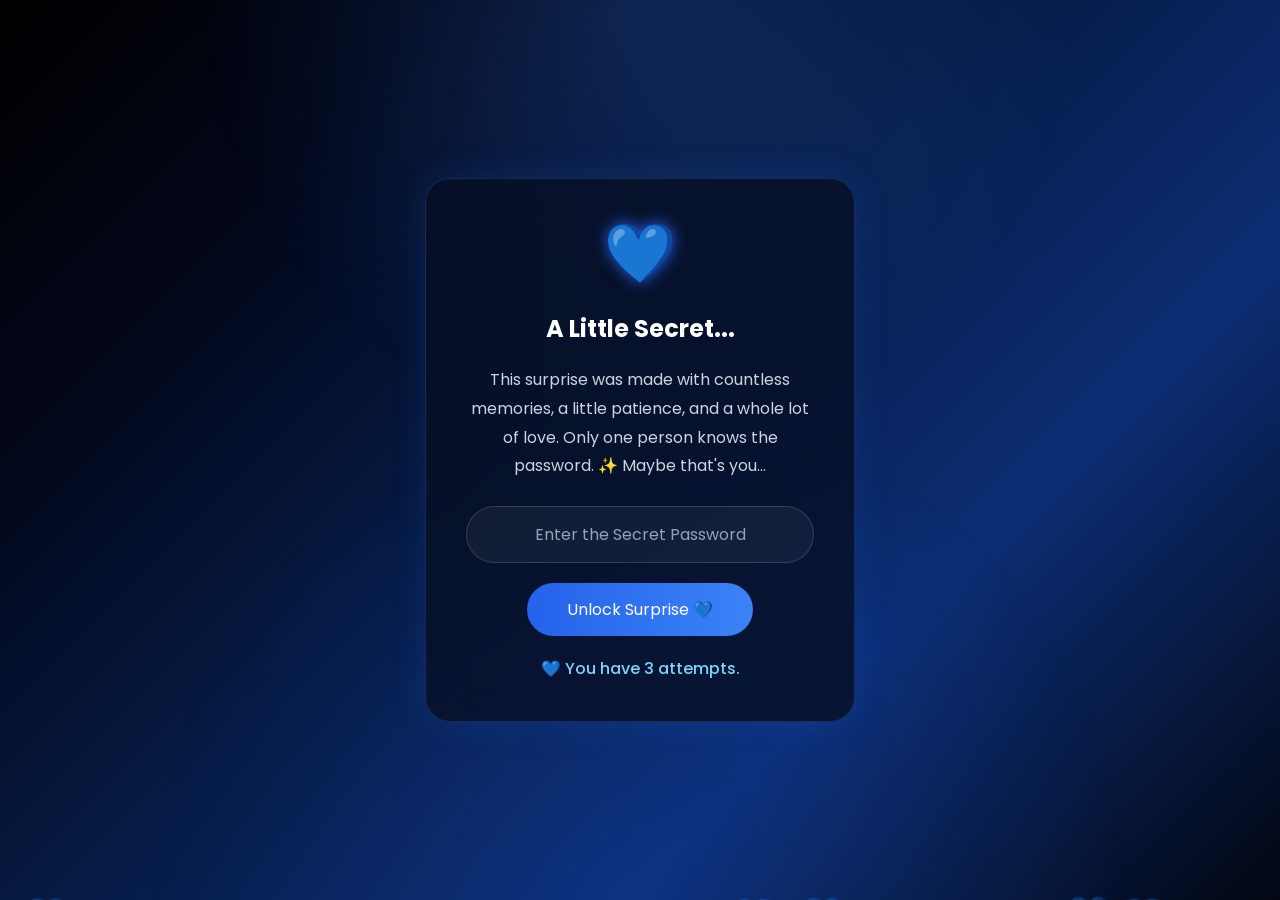
==== commit ab9a6bdd: "Update text" ====
--- a/index.html
+++ b/index.html
@@ -465,7 +465,7 @@
 
 
     <!-- Heading -->
-    <h1>Namakana nalu peruh</h1>
+    <h1>Comfortable Peoples</h1>
 
 
     <!-- PHOTO STAGE -->
--- a/birth.css
+++ b/birth.css
@@ -113,7 +113,7 @@
 }
 
 h1{
-  font-family:'Great Vibes',cursive;
+  font-family:'Great Vibes',sans-serif;
   font-size:58px;
   color:#7dd3fc;
   text-shadow:0 0 15px #2563eb;
